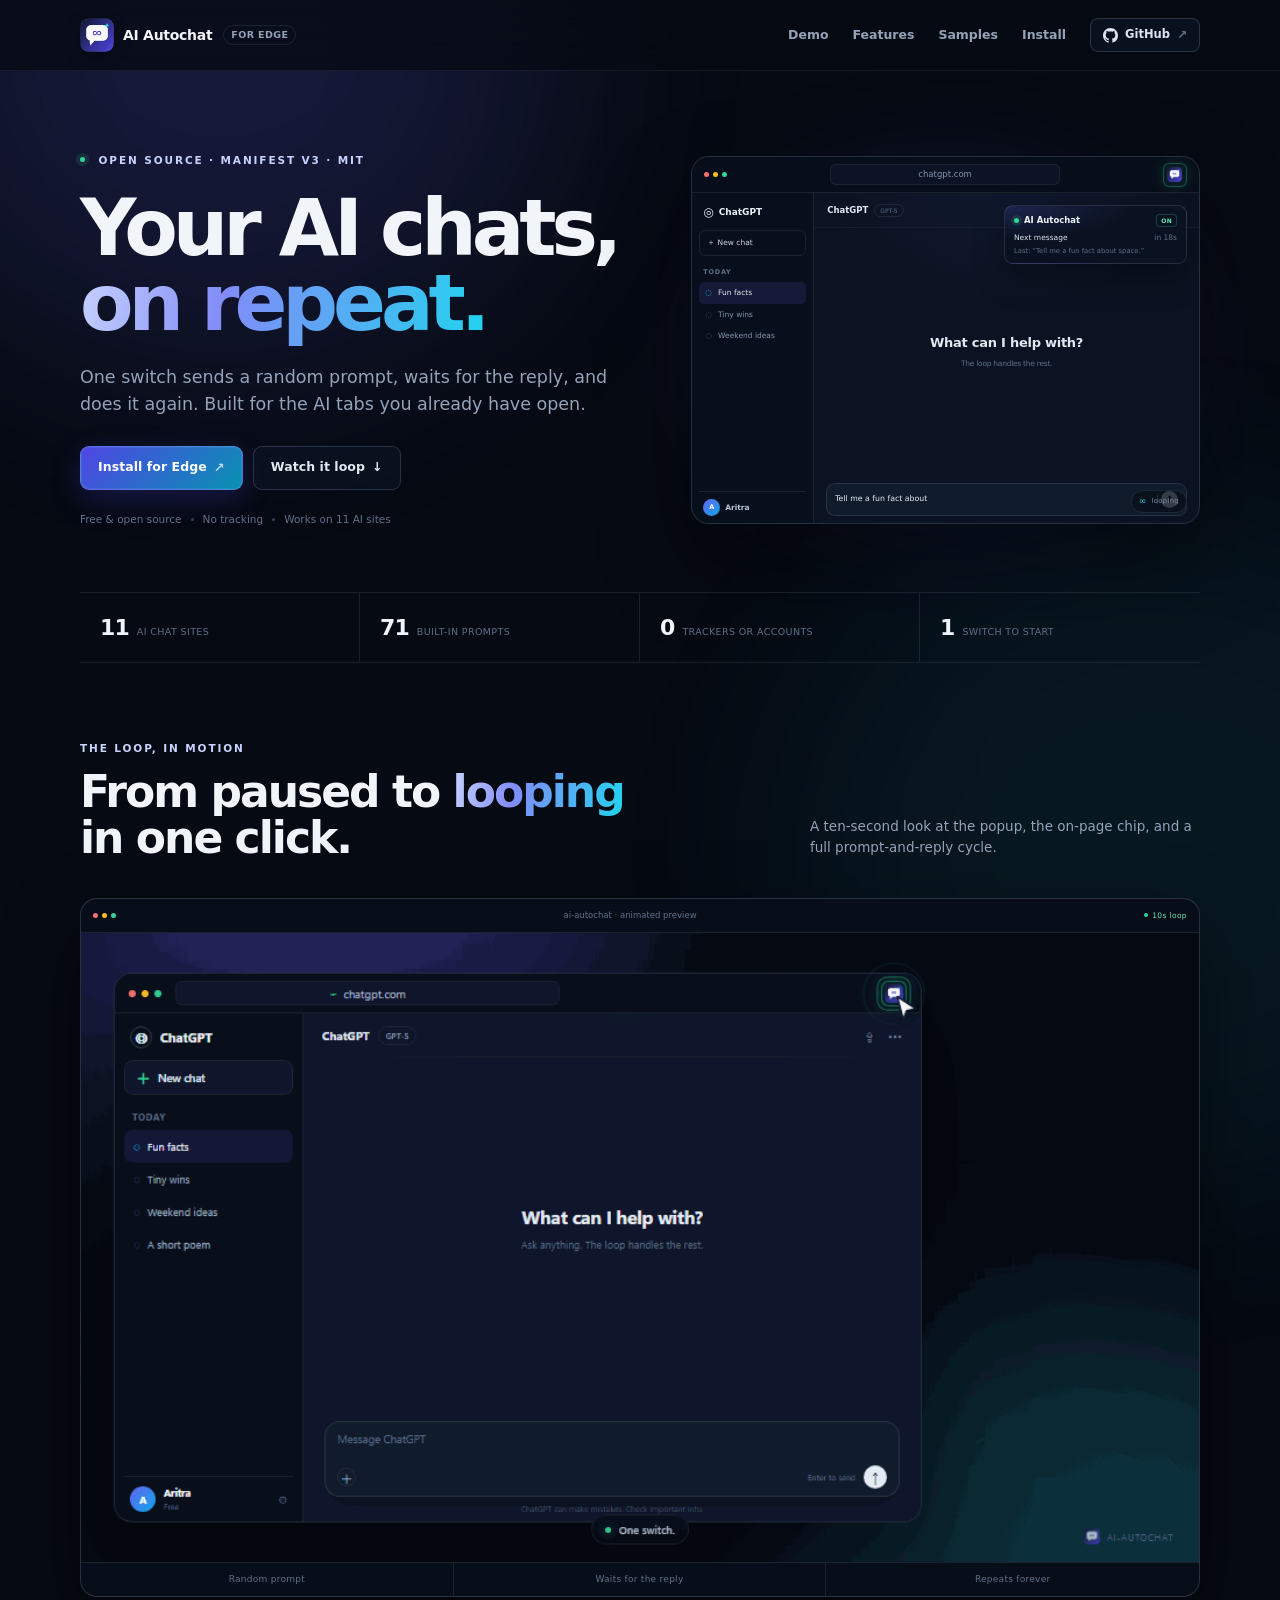
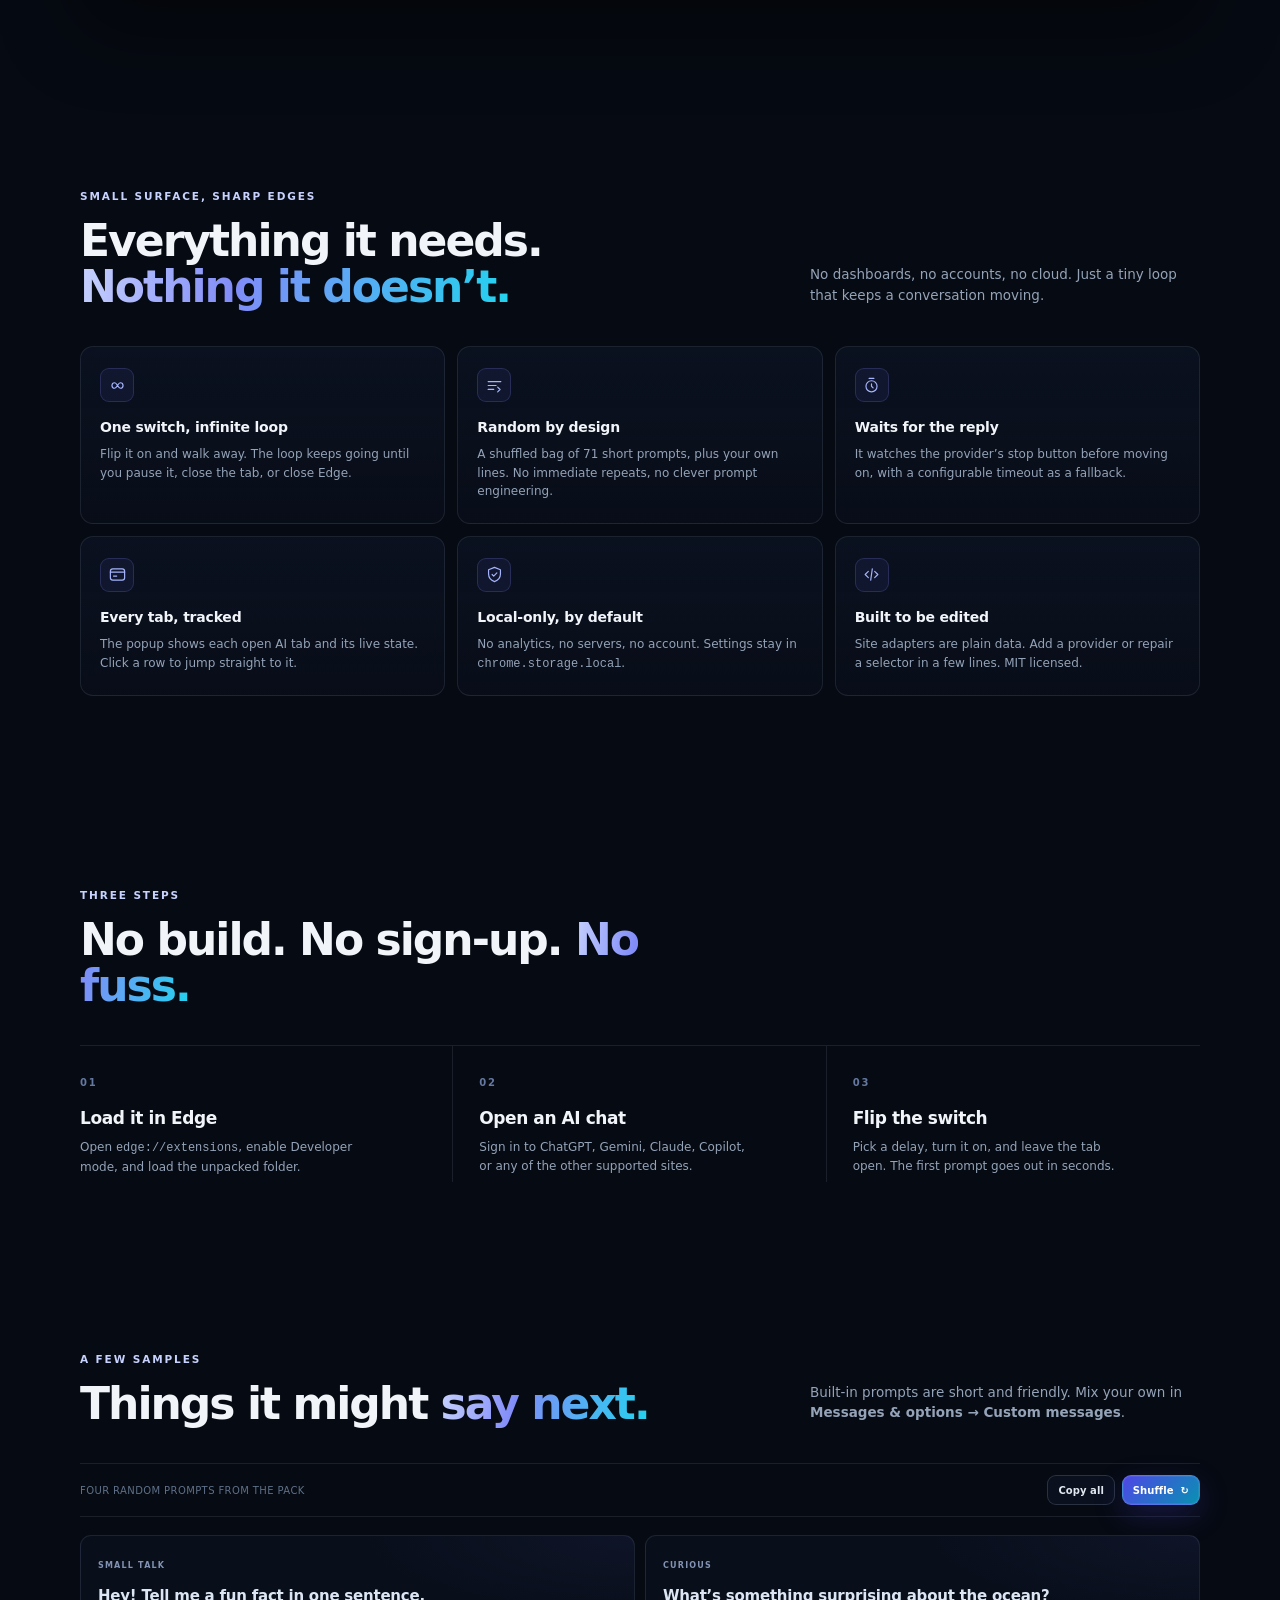
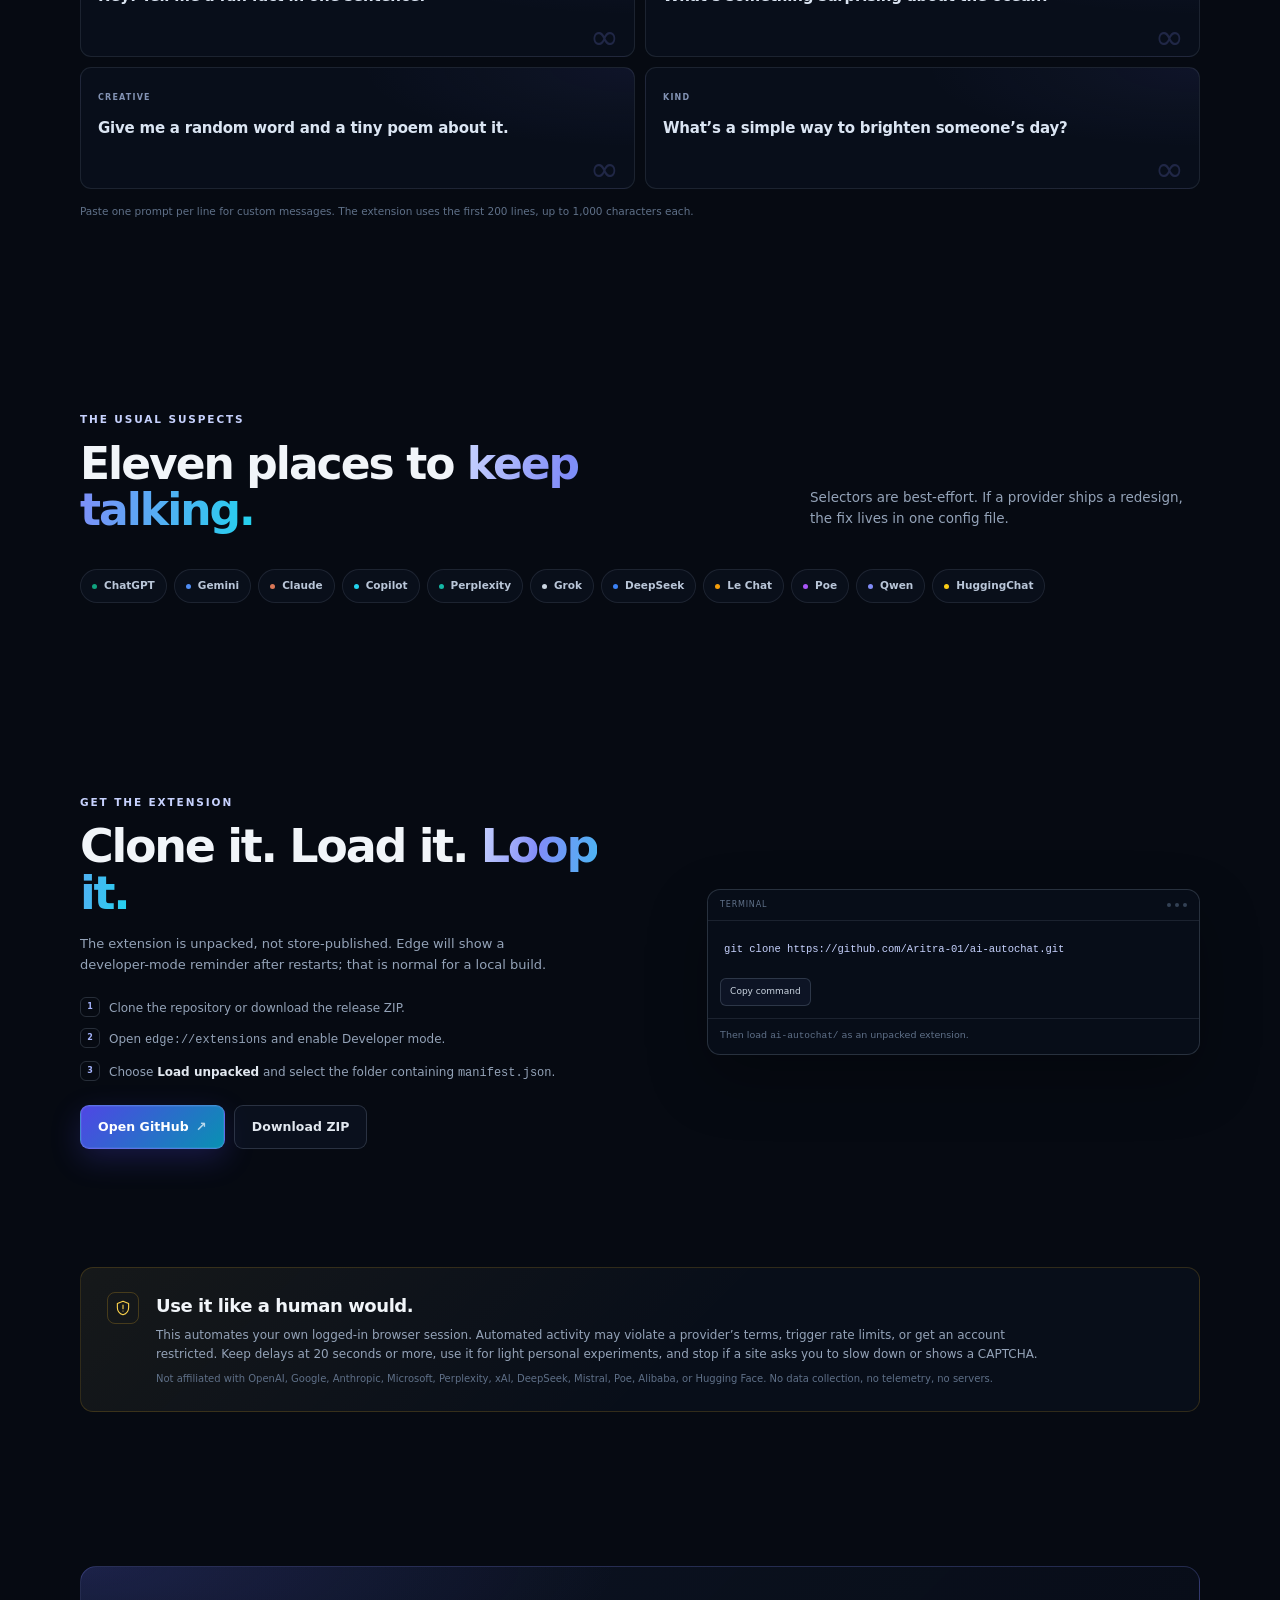
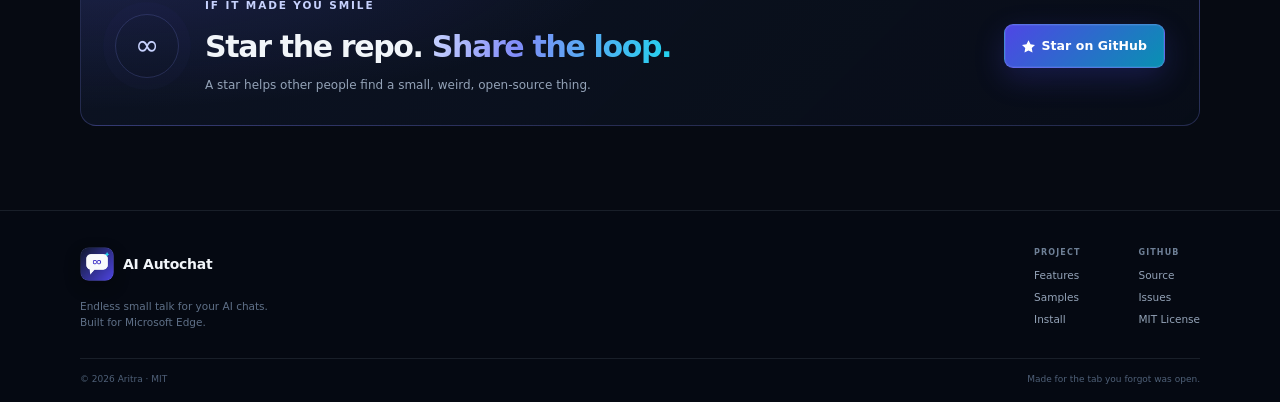
==== docs/index.html @ 53313405 "Polish repo with animated preview, landing page, docs, and MIT license" ====
<!doctype html>
<html lang="en">
  <head>
    <meta charset="utf-8" />
    <meta name="viewport" content="width=device-width, initial-scale=1" />
    <title>AI Autochat — Endless small talk for your AI chats</title>
    <meta
      name="description"
      content="A free, open-source Edge extension that sends random prompts to ChatGPT, Gemini, Claude, Copilot and other AI chats, waits for each reply, and loops."
    />
    <meta name="theme-color" content="#060a12" />
    <meta property="og:type" content="website" />
    <meta property="og:title" content="AI Autochat — Your AI chats, on repeat." />
    <meta property="og:url" content="https://aritra-01.github.io/ai-autochat/" />
    <meta property="og:site_name" content="AI Autochat" />
    <meta
      property="og:description"
      content="One switch. Random prompts. Replies handled. An open-source Manifest V3 extension for Edge."
    />
    <meta property="og:image" content="https://aritra-01.github.io/ai-autochat/assets/social-preview.png" />
    <meta name="twitter:card" content="summary_large_image" />
    <meta name="twitter:title" content="AI Autochat — Your AI chats, on repeat." />
    <meta
      name="twitter:description"
      content="One switch. Random prompts. Replies handled. An open-source Edge extension."
    />
    <meta name="twitter:image" content="https://aritra-01.github.io/ai-autochat/assets/social-preview.png" />
    <link rel="icon" type="image/png" href="assets/favicon.png" />
    <link rel="canonical" href="https://aritra-01.github.io/ai-autochat/" />
    <script type="application/ld+json">
    {
      "@context": "https://schema.org",
      "@type": "SoftwareApplication",
      "name": "AI Autochat",
      "applicationCategory": "BrowserApplication",
      "operatingSystem": "Windows, macOS, Linux",
      "url": "https://aritra-01.github.io/ai-autochat/",
      "description": "A free, open-source Edge extension that sends random prompts to AI chats, waits for each reply, and loops.",
      "offers": { "@type": "Offer", "price": "0", "priceCurrency": "USD" },
      "license": "https://github.com/Aritra-01/ai-autochat/blob/main/LICENSE"
    }
    </script>
    <link rel="stylesheet" href="styles.css" />
    <noscript><style>.reveal{opacity:1;transform:none}</style></noscript>
  </head>
  <body>
    <div class="page-glow glow-left" aria-hidden="true"></div>
    <div class="page-glow glow-right" aria-hidden="true"></div>
    <div class="page-grid" aria-hidden="true"></div>

    <header class="site-header">
      <div class="container header-inner">
        <a class="brand" href="#" aria-label="AI Autochat home">
          <img src="assets/logo.png" alt="" width="34" height="34" />
          <span class="brand-name">AI Autochat</span>
          <span class="brand-tag">for Edge</span>
        </a>

        <nav class="nav-links" aria-label="Main navigation">
          <a href="#demo">Demo</a>
          <a href="#features">Features</a>
          <a href="#samples">Samples</a>
          <a href="#install">Install</a>
        </nav>

        <a class="nav-github" href="https://github.com/Aritra-01/ai-autochat" target="_blank" rel="noreferrer">
          <svg viewBox="0 0 16 16" aria-hidden="true"><path fill="currentColor" d="M8 0C3.58 0 0 3.58 0 8c0 3.54 2.29 6.53 5.47 7.59.4.07.55-.17.55-.38 0-.19-.01-.82-.01-1.49-2.01.37-2.53-.49-2.69-.94-.09-.23-.48-.94-.82-1.13-.28-.15-.68-.52-.01-.53.63-.01 1.08.58 1.23.82.72 1.21 1.87.87 2.33.66.07-.52.28-.87.51-1.07-1.78-.2-3.64-.89-3.64-3.95 0-.87.31-1.59.82-2.15-.08-.2-.36-1.02.08-2.12 0 0 .67-.21 2.2.82.64-.18 1.32-.27 2-.27.68 0 1.36.09 2 .27 1.53-1.04 2.2-.82 2.2-.82.44 1.1.16 1.92.08 2.12.51.56.82 1.27.82 2.15 0 3.07-1.87 3.75-3.65 3.95.29.25.54.73.54 1.48 0 1.07-.01 1.93-.01 2.2 0 .21.15.46.55.38A8.01 8.01 0 0 0 16 8c0-4.42-3.58-8-8-8Z"/></svg>
          GitHub
          <span class="arrow">↗</span>
        </a>
      </div>
    </header>

    <main>
      <section class="hero section">
        <div class="container hero-grid">
          <div class="hero-copy">
            <div class="eyebrow"><span class="eyebrow-dot"></span> Open source · Manifest V3 · MIT</div>
            <h1>Your AI chats,<br /><span class="gradient-text">on repeat.</span></h1>
            <p class="lede">
              One switch sends a random prompt, waits for the reply, and does it again.
              Built for the AI tabs you already have open.
            </p>
            <div class="cta-row">
              <a class="button button-primary" href="#install">
                Install for Edge
                <span class="button-arrow">↗</span>
              </a>
              <a class="button button-ghost" href="#demo">Watch it loop <span>↓</span></a>
            </div>
            <div class="hero-meta">
              <span>Free & open source</span><i></i><span>No tracking</span><i></i><span>Works on 11 AI sites</span>
            </div>
          </div>

          <div class="hero-visual" aria-label="Animated AI Autochat preview">
            <div class="visual-glow" aria-hidden="true"></div>
            <div class="browser-card">
              <div class="browser-chrome">
                <span class="traffic-dots" aria-hidden="true"><i></i><i></i><i></i></span>
                <span class="browser-address">chatgpt.com</span>
                <span class="browser-ext"><img src="assets/logo.png" alt="" /></span>
              </div>
              <div class="browser-app">
                <aside class="mini-sidebar" aria-hidden="true">
                  <div class="mini-brand"><span>◎</span> ChatGPT</div>
                  <div class="mini-new">＋ New chat</div>
                  <div class="mini-label">Today</div>
                  <div class="mini-item active"><span>◌</span> Fun facts</div>
                  <div class="mini-item"><span>◌</span> Tiny wins</div>
                  <div class="mini-item"><span>◌</span> Weekend ideas</div>
                  <div class="mini-user"><span>A</span><b>Aritra</b></div>
                </aside>
                <div class="mini-chat">
                  <div class="mini-chat-head"><b>ChatGPT</b><span>GPT-5</span><i>•••</i></div>
                  <div class="mini-messages" id="liveMessages">
                    <div class="mini-empty" id="miniEmpty">
                      What can I help with?
                      <span>The loop handles the rest.</span>
                    </div>
                  </div>
                  <div class="mini-composer">
                    <span class="mini-prompt" id="livePrompt"></span>
                    <span class="mini-caret" id="liveCaret"></span>
                    <span class="mini-send" id="liveSend">↑</span>
                  </div>
                </div>
              </div>
              <aside class="live-hud" aria-hidden="true">
                <div class="live-hud-head"><span class="live-dot"></span><b>AI Autochat</b><span class="live-on">ON</span></div>
                <div class="live-hud-row"><span id="liveState">Next message</span><span id="liveCount">in 18s</span></div>
                <div class="live-hud-last" id="liveLast">Last: “Tell me a fun fact about space.”</div>
              </aside>
              <div class="live-pill" aria-hidden="true"><span>∞</span> looping</div>
            </div>
          </div>
        </div>

        <div class="container metric-strip" aria-label="Project statistics">
          <div class="metric"><b>11</b><span>AI chat sites</span></div>
          <div class="metric"><b>71</b><span>built-in prompts</span></div>
          <div class="metric"><b>0</b><span>trackers or accounts</span></div>
          <div class="metric"><b>1</b><span>switch to start</span></div>
        </div>
      </section>

      <section class="section section-demo" id="demo">
        <div class="container">
          <div class="section-head reveal">
            <div>
              <div class="eyebrow">The loop, in motion</div>
              <h2>From paused to <span class="gradient-text">looping</span><br />in one click.</h2>
            </div>
            <p>
              A ten-second look at the popup, the on-page chip, and a full prompt-and-reply cycle.
            </p>
          </div>

          <figure class="demo-frame reveal">
            <div class="demo-bar" aria-hidden="true">
              <span class="traffic-dots"><i></i><i></i><i></i></span>
              <span>ai-autochat · animated preview</span>
              <span class="demo-live"><i></i> 10s loop</span>
            </div>
            <img
              src="assets/preview.gif"
              width="960"
              height="540"
              loading="lazy"
              alt="Animated preview showing AI Autochat being enabled, sending a prompt, waiting for a reply, and looping."
            />
            <figcaption>
              <span>Random prompt</span>
              <span>Waits for the reply</span>
              <span>Repeats forever</span>
            </figcaption>
          </figure>
        </div>
      </section>

      <section class="section" id="features">
        <div class="container">
          <div class="section-head reveal">
            <div>
              <div class="eyebrow">Small surface, sharp edges</div>
              <h2>Everything it needs.<br /><span class="gradient-text">Nothing it doesn’t.</span></h2>
            </div>
            <p>
              No dashboards, no accounts, no cloud. Just a tiny loop that keeps a conversation moving.
            </p>
          </div>

          <div class="feature-grid">
            <article class="feature-card reveal">
              <span class="feature-icon">
                <svg viewBox="0 0 24 24" aria-hidden="true"><path d="M8.5 15.5c-2 0-3.5-1.6-3.5-3.5s1.5-3.5 3.5-3.5c2.7 0 4.3 7 7 7 2 0 3.5-1.6 3.5-3.5S17.5 8.5 15.5 8.5c-2.7 0-4.3 7-7 7Z"/></svg>
              </span>
              <h3>One switch, infinite loop</h3>
              <p>Flip it on and walk away. The loop keeps going until you pause it, close the tab, or close Edge.</p>
            </article>

            <article class="feature-card reveal">
              <span class="feature-icon">
                <svg viewBox="0 0 24 24" aria-hidden="true"><path d="M4 7h16M4 12h10M4 17h7"/><path d="m16 14 3 3-3 3"/></svg>
              </span>
              <h3>Random by design</h3>
              <p>A shuffled bag of 71 short prompts, plus your own lines. No immediate repeats, no clever prompt engineering.</p>
            </article>

            <article class="feature-card reveal">
              <span class="feature-icon">
                <svg viewBox="0 0 24 24" aria-hidden="true"><circle cx="12" cy="13" r="7"/><path d="M12 10v3l2 2M9 3h6"/></svg>
              </span>
              <h3>Waits for the reply</h3>
              <p>It watches the provider’s stop button before moving on, with a configurable timeout as a fallback.</p>
            </article>

            <article class="feature-card reveal">
              <span class="feature-icon">
                <svg viewBox="0 0 24 24" aria-hidden="true"><rect x="3" y="5" width="18" height="14" rx="3"/><path d="M3 9h18M7 14h4"/></svg>
              </span>
              <h3>Every tab, tracked</h3>
              <p>The popup shows each open AI tab and its live state. Click a row to jump straight to it.</p>
            </article>

            <article class="feature-card reveal">
              <span class="feature-icon">
                <svg viewBox="0 0 24 24" aria-hidden="true"><path d="M12 3 4.5 6v5.5c0 4.7 3.2 8 7.5 9.5 4.3-1.5 7.5-4.8 7.5-9.5V6L12 3Z"/><path d="m9 12 2 2 4-4"/></svg>
              </span>
              <h3>Local-only, by default</h3>
              <p>No analytics, no servers, no account. Settings stay in <code>chrome.storage.local</code>.</p>
            </article>

            <article class="feature-card reveal">
              <span class="feature-icon">
                <svg viewBox="0 0 24 24" aria-hidden="true"><path d="m8 8-4 4 4 4M16 8l4 4-4 4M13 5l-2 14"/></svg>
              </span>
              <h3>Built to be edited</h3>
              <p>Site adapters are plain data. Add a provider or repair a selector in a few lines. MIT licensed.</p>
            </article>
          </div>
        </div>
      </section>

      <section class="section section-how" id="how">
        <div class="container">
          <div class="section-head reveal">
            <div>
              <div class="eyebrow">Three steps</div>
              <h2>No build. No sign-up.<br class="mobile-break" /> <span class="gradient-text">No fuss.</span></h2>
            </div>
          </div>

          <div class="steps">
            <article class="step reveal">
              <span class="step-number">01</span>
              <h3>Load it in Edge</h3>
              <p>Open <code>edge://extensions</code>, enable Developer mode, and load the unpacked folder.</p>
            </article>
            <article class="step reveal">
              <span class="step-number">02</span>
              <h3>Open an AI chat</h3>
              <p>Sign in to ChatGPT, Gemini, Claude, Copilot, or any of the other supported sites.</p>
            </article>
            <article class="step reveal">
              <span class="step-number">03</span>
              <h3>Flip the switch</h3>
              <p>Pick a delay, turn it on, and leave the tab open. The first prompt goes out in seconds.</p>
            </article>
          </div>
        </div>
      </section>

      <section class="section section-samples" id="samples">
        <div class="container">
          <div class="section-head reveal">
            <div>
              <div class="eyebrow">A few samples</div>
              <h2>Things it might <span class="gradient-text">say next.</span></h2>
            </div>
            <p>
              Built-in prompts are short and friendly. Mix your own in
              <strong>Messages &amp; options → Custom messages</strong>.
            </p>
          </div>

          <div class="prompt-toolbar reveal">
            <span>Four random prompts from the pack</span>
            <div class="prompt-actions">
              <button class="button button-small button-ghost" id="copyPrompts" type="button">Copy all</button>
              <button class="button button-small button-primary" id="shufflePrompts" type="button">
                Shuffle
                <span aria-hidden="true">↻</span>
              </button>
            </div>
          </div>

          <div class="prompt-grid" id="promptGrid">
            <article class="prompt-card reveal" data-category="Small talk">
              <span class="prompt-category">Small talk</span>
              <p>Hey! Tell me a fun fact in one sentence.</p>
              <span class="prompt-mark">∞</span>
            </article>
            <article class="prompt-card reveal" data-category="Curious">
              <span class="prompt-category">Curious</span>
              <p>What’s something surprising about the ocean?</p>
              <span class="prompt-mark">∞</span>
            </article>
            <article class="prompt-card reveal" data-category="Creative">
              <span class="prompt-category">Creative</span>
              <p>Give me a random word and a tiny poem about it.</p>
              <span class="prompt-mark">∞</span>
            </article>
            <article class="prompt-card reveal" data-category="Kind">
              <span class="prompt-category">Kind</span>
              <p>What’s a simple way to brighten someone’s day?</p>
              <span class="prompt-mark">∞</span>
            </article>
          </div>

          <p class="fine-print reveal">
            Paste one prompt per line for custom messages. The extension uses the first 200 lines, up to 1,000 characters each.
          </p>
        </div>
      </section>

      <section class="section section-sites" id="sites">
        <div class="container">
          <div class="section-head reveal">
            <div>
              <div class="eyebrow">The usual suspects</div>
              <h2>Eleven places to <span class="gradient-text">keep talking.</span></h2>
            </div>
            <p>Selectors are best-effort. If a provider ships a redesign, the fix lives in one config file.</p>
          </div>

          <div class="site-grid reveal">
            <span class="site-pill"><i class="site-dot chatgpt"></i>ChatGPT</span>
            <span class="site-pill"><i class="site-dot gemini"></i>Gemini</span>
            <span class="site-pill"><i class="site-dot claude"></i>Claude</span>
            <span class="site-pill"><i class="site-dot copilot"></i>Copilot</span>
            <span class="site-pill"><i class="site-dot perplexity"></i>Perplexity</span>
            <span class="site-pill"><i class="site-dot grok"></i>Grok</span>
            <span class="site-pill"><i class="site-dot deepseek"></i>DeepSeek</span>
            <span class="site-pill"><i class="site-dot mistral"></i>Le Chat</span>
            <span class="site-pill"><i class="site-dot poe"></i>Poe</span>
            <span class="site-pill"><i class="site-dot qwen"></i>Qwen</span>
            <span class="site-pill"><i class="site-dot huggingchat"></i>HuggingChat</span>
          </div>
        </div>
      </section>

      <section class="section section-install" id="install">
        <div class="container install-grid">
          <div class="install-copy reveal">
            <div class="eyebrow">Get the extension</div>
            <h2>Clone it. Load it. <span class="gradient-text">Loop it.</span></h2>
            <p>
              The extension is unpacked, not store-published. Edge will show a developer-mode
              reminder after restarts; that is normal for a local build.
            </p>

            <div class="install-steps">
              <div class="install-step"><span>1</span><p>Clone the repository or download the release ZIP.</p></div>
              <div class="install-step"><span>2</span><p>Open <code>edge://extensions</code> and enable Developer mode.</p></div>
              <div class="install-step"><span>3</span><p>Choose <strong>Load unpacked</strong> and select the folder containing <code>manifest.json</code>.</p></div>
            </div>

            <div class="install-actions">
              <a class="button button-primary" href="https://github.com/Aritra-01/ai-autochat" target="_blank" rel="noreferrer">
                Open GitHub <span class="button-arrow">↗</span>
              </a>
              <a class="button button-ghost" href="https://github.com/Aritra-01/ai-autochat/releases/latest" target="_blank" rel="noreferrer">
                Download ZIP
              </a>
            </div>
          </div>

          <div class="code-card reveal" aria-label="Clone command">
            <div class="code-head"><span>terminal</span><span class="code-dots"><i></i><i></i><i></i></span></div>
            <pre><code id="cloneCommand">git clone https://github.com/Aritra-01/ai-autochat.git</code></pre>
            <button class="copy-button" id="copyClone" type="button">Copy command</button>
            <div class="code-note">Then load <code>ai-autochat/</code> as an unpacked extension.</div>
          </div>
        </div>
      </section>

      <section class="section section-safety">
        <div class="container safety-card reveal">
          <div class="safety-icon">
            <svg viewBox="0 0 24 24" aria-hidden="true"><path d="M12 3 4.5 6v5.5c0 4.7 3.2 8 7.5 9.5 4.3-1.5 7.5-4.8 7.5-9.5V6L12 3Z"/><path d="M12 8v5M12 16h.01"/></svg>
          </div>
          <div>
            <h2>Use it like a human would.</h2>
            <p>
              This automates your own logged-in browser session. Automated activity may violate a
              provider’s terms, trigger rate limits, or get an account restricted. Keep delays at
              20 seconds or more, use it for light personal experiments, and stop if a site asks
              you to slow down or shows a CAPTCHA.
            </p>
            <p class="safety-small">
              Not affiliated with OpenAI, Google, Anthropic, Microsoft, Perplexity, xAI, DeepSeek,
              Mistral, Poe, Alibaba, or Hugging Face. No data collection, no telemetry, no servers.
            </p>
          </div>
        </div>
      </section>

      <section class="section star-section">
        <div class="container star-card reveal">
          <div class="star-orbit" aria-hidden="true">∞</div>
          <div>
            <div class="eyebrow">If it made you smile</div>
            <h2>Star the repo. <span class="gradient-text">Share the loop.</span></h2>
            <p>A star helps other people find a small, weird, open-source thing.</p>
          </div>
          <a class="button button-primary" href="https://github.com/Aritra-01/ai-autochat" target="_blank" rel="noreferrer">
            <svg viewBox="0 0 16 16" aria-hidden="true" class="star-icon"><path fill="currentColor" d="M8 .25l2.47 5.01 5.53.8-4 3.9.94 5.5L8 12.87 3.06 15.46 4 9.96l-4-3.9 5.53-.8L8 .25Z"/></svg>
            Star on GitHub
          </a>
        </div>
      </section>
    </main>

    <footer class="site-footer">
      <div class="container footer-grid">
        <div class="footer-brand">
          <a class="brand" href="#">
            <img src="assets/logo.png" alt="" width="32" height="32" />
            <span class="brand-name">AI Autochat</span>
          </a>
          <p>Endless small talk for your AI chats.<br />Built for Microsoft Edge.</p>
        </div>

        <div class="footer-links">
          <div>
            <span>Project</span>
            <a href="#features">Features</a>
            <a href="#samples">Samples</a>
            <a href="#install">Install</a>
          </div>
          <div>
            <span>GitHub</span>
            <a href="https://github.com/Aritra-01/ai-autochat" target="_blank" rel="noreferrer">Source</a>
            <a href="https://github.com/Aritra-01/ai-autochat/issues" target="_blank" rel="noreferrer">Issues</a>
            <a href="https://github.com/Aritra-01/ai-autochat/blob/main/LICENSE" target="_blank" rel="noreferrer">MIT License</a>
          </div>
        </div>
      </div>

      <div class="container footer-bottom">
        <span>© 2026 Aritra · MIT</span>
        <span>Made for the tab you forgot was open.</span>
      </div>
    </footer>

    <div class="toast" id="toast" role="status" aria-live="polite" hidden></div>
    <script src="landing.js"></script>
  </body>
</html>
---- docs/styles.css ----
:root {
  color-scheme: dark;
  --bg: #060a12;
  --panel: #0b1322;
  --panel-soft: #0e1728;
  --text: #f1f5f9;
  --muted: #94a3b8;
  --faint: #5f7088;
  --line: rgba(148, 163, 184, 0.14);
  --line-strong: rgba(148, 163, 184, 0.24);
  --indigo: #818cf8;
  --cyan: #22d3ee;
  --green: #34d399;
  --max: 1120px;
  --shadow: 0 30px 80px rgba(0, 0, 0, 0.44);
}

* {
  box-sizing: border-box;
}

html {
  scroll-behavior: smooth;
  scroll-padding-top: 86px;
}

body {
  margin: 0;
  overflow-x: hidden;
  background: var(--bg);
  color: var(--text);
  font-family: "Segoe UI Variable Text", "Segoe UI", system-ui, -apple-system, sans-serif;
  font-size: 15px;
  line-height: 1.5;
  -webkit-font-smoothing: antialiased;
  text-rendering: optimizeLegibility;
}

body::selection {
  background: rgba(129, 140, 248, 0.35);
}

a {
  color: inherit;
  text-decoration: none;
}

button,
input {
  font: inherit;
}

button {
  color: inherit;
}

img {
  max-width: 100%;
}

code,
pre {
  font-family: "Cascadia Code", "SFMono-Regular", Consolas, monospace;
}

.page-glow {
  position: fixed;
  z-index: 0;
  border-radius: 50%;
  filter: blur(110px);
  pointer-events: none;
  opacity: 0.75;
}

.glow-left {
  top: -260px;
  left: -120px;
  width: 680px;
  height: 620px;
  background: rgba(99, 102, 241, 0.22);
}

.glow-right {
  right: -260px;
  bottom: -300px;
  width: 760px;
  height: 700px;
  background: rgba(34, 211, 238, 0.09);
}

.page-grid {
  position: fixed;
  inset: 0;
  z-index: 0;
  opacity: 0.4;
  background-image:
    linear-gradient(rgba(148, 163, 184, 0.04) 1px, transparent 1px),
    linear-gradient(90deg, rgba(148, 163, 184, 0.04) 1px, transparent 1px);
  background-size: 40px 40px;
  mask-image: radial-gradient(80% 60% at 50% 10%, #000 0%, transparent 80%);
  pointer-events: none;
}

.container {
  position: relative;
  z-index: 1;
  width: min(var(--max), calc(100% - 56px));
  margin: 0 auto;
}

.section {
  position: relative;
  padding: 96px 0;
}

.site-header {
  position: sticky;
  top: 0;
  z-index: 50;
  border-bottom: 1px solid rgba(148, 163, 184, 0.1);
  background: rgba(6, 10, 18, 0.72);
  -webkit-backdrop-filter: blur(16px);
  backdrop-filter: blur(16px);
}

.header-inner {
  display: flex;
  align-items: center;
  gap: 24px;
  height: 70px;
}

.brand {
  display: inline-flex;
  align-items: center;
  gap: 9px;
  flex: 0 0 auto;
}

.brand img {
  width: 34px;
  height: 34px;
  border-radius: 9px;
  box-shadow: 0 6px 16px rgba(0, 0, 0, 0.32);
}

.brand-name {
  font-size: 14px;
  font-weight: 700;
  letter-spacing: -0.02em;
}

.brand-tag {
  margin-left: 2px;
  padding: 2px 7px;
  border: 1px solid var(--line);
  border-radius: 999px;
  color: var(--muted);
  font-size: 9.5px;
  font-weight: 600;
  letter-spacing: 0.04em;
  text-transform: uppercase;
}

.nav-links {
  display: flex;
  align-items: center;
  gap: 24px;
  margin-left: auto;
}

.nav-links a {
  color: var(--muted);
  font-size: 12.5px;
  font-weight: 550;
  transition: color 150ms ease;
}

.nav-links a:hover {
  color: var(--text);
}

.nav-github {
  display: inline-flex;
  align-items: center;
  gap: 7px;
  height: 34px;
  padding: 0 12px;
  border: 1px solid var(--line-strong);
  border-radius: 8px;
  background: rgba(15, 23, 42, 0.55);
  color: #dbe5f3;
  font-size: 11.5px;
  font-weight: 600;
  transition:
    border-color 150ms ease,
    background 150ms ease,
    transform 150ms ease;
}

.nav-github:hover {
  border-color: rgba(129, 140, 248, 0.45);
  background: rgba(99, 102, 241, 0.1);
  transform: translateY(-1px);
}

.nav-github svg {
  width: 15px;
  height: 15px;
}

.arrow {
  color: var(--faint);
  font-size: 12px;
}

.hero {
  padding-top: 82px;
  padding-bottom: 0;
}

.hero-grid {
  display: grid;
  grid-template-columns: minmax(0, 1.04fr) minmax(0, 0.96fr);
  align-items: center;
  gap: 60px;
}

.eyebrow {
  color: #c7d2fe;
  font-size: 10.5px;
  font-weight: 700;
  letter-spacing: 0.18em;
  text-transform: uppercase;
}

.eyebrow-dot {
  display: inline-block;
  width: 5px;
  height: 5px;
  margin-right: 8px;
  border-radius: 50%;
  background: var(--green);
  box-shadow: 0 0 0 4px rgba(52, 211, 153, 0.12);
  vertical-align: 2px;
}

.hero h1 {
  margin: 22px 0 0;
  font-size: clamp(52px, 6.1vw, 78px);
  font-weight: 690;
  letter-spacing: -0.065em;
  line-height: 0.96;
}

.gradient-text {
  background: linear-gradient(100deg, #c7d2fe 0%, #818cf8 36%, #22d3ee 100%);
  -webkit-background-clip: text;
  background-clip: text;
  color: transparent;
}

.lede {
  max-width: 560px;
  margin: 23px 0 0;
  color: var(--muted);
  font-size: 17.5px;
  line-height: 1.55;
}

.cta-row {
  display: flex;
  flex-wrap: wrap;
  gap: 10px;
  margin-top: 28px;
}

.button {
  display: inline-flex;
  align-items: center;
  justify-content: center;
  gap: 7px;
  min-height: 44px;
  padding: 0 17px;
  border: 1px solid transparent;
  border-radius: 9px;
  font-size: 12.5px;
  font-weight: 650;
  letter-spacing: 0.005em;
  cursor: pointer;
  transition:
    transform 150ms ease,
    border-color 150ms ease,
    background 150ms ease,
    box-shadow 150ms ease;
}

.button:hover {
  transform: translateY(-1px);
}

.button-primary {
  border-color: rgba(129, 140, 248, 0.45);
  background: linear-gradient(135deg, #4f46e5, #0891b2);
  color: #fff;
  box-shadow:
    0 10px 30px rgba(79, 70, 229, 0.24),
    0 0 0 1px rgba(255, 255, 255, 0.06) inset;
}

.button-primary:hover {
  box-shadow:
    0 14px 34px rgba(79, 70, 229, 0.34),
    0 0 0 1px rgba(255, 255, 255, 0.09) inset;
}

.button-ghost {
  border-color: var(--line-strong);
  background: rgba(15, 23, 42, 0.48);
  color: #e2e8f0;
}

.button-ghost:hover {
  border-color: rgba(148, 163, 184, 0.38);
  background: rgba(30, 41, 59, 0.55);
}

.button-arrow {
  color: rgba(255, 255, 255, 0.7);
  font-size: 13px;
}

.hero-meta {
  display: flex;
  flex-wrap: wrap;
  align-items: center;
  gap: 9px;
  margin-top: 22px;
  color: var(--faint);
  font-size: 10.5px;
}

.hero-meta i {
  width: 3px;
  height: 3px;
  border-radius: 50%;
  background: #334155;
}

/* Hero browser */
.hero-visual {
  position: relative;
  min-width: 0;
}

.visual-glow {
  position: absolute;
  top: 8%;
  left: 5%;
  right: 5%;
  bottom: 2%;
  border-radius: 50%;
  background: rgba(99, 102, 241, 0.18);
  filter: blur(60px);
  pointer-events: none;
}

.browser-card {
  position: relative;
  overflow: hidden;
  border: 1px solid rgba(148, 163, 184, 0.2);
  border-radius: 18px;
  background: var(--panel);
  box-shadow:
    0 40px 90px rgba(0, 0, 0, 0.48),
    0 0 0 1px rgba(255, 255, 255, 0.025) inset;
}

.browser-chrome {
  display: flex;
  align-items: center;
  gap: 10px;
  height: 36px;
  padding: 0 12px;
  border-bottom: 1px solid var(--line);
  background: #080e19;
}

.traffic-dots {
  display: flex;
  gap: 4px;
  flex: 0 0 auto;
}

.traffic-dots i {
  width: 5px;
  height: 5px;
  border-radius: 50%;
  background: #334155;
}

.traffic-dots i:first-child { background: #f87171; }
.traffic-dots i:nth-child(2) { background: #fbbf24; }
.traffic-dots i:nth-child(3) { background: #34d399; }

.browser-address {
  display: flex;
  align-items: center;
  justify-content: center;
  flex: 1 1 auto;
  max-width: 230px;
  height: 21px;
  margin: 0 auto;
  border: 1px solid rgba(148, 163, 184, 0.1);
  border-radius: 6px;
  background: rgba(15, 23, 42, 0.72);
  color: #8494aa;
  font-size: 8.5px;
}

.browser-ext {
  display: grid;
  place-items: center;
  width: 24px;
  height: 24px;
  flex: 0 0 auto;
  border: 1px solid rgba(52, 211, 153, 0.3);
  border-radius: 6px;
  background: rgba(52, 211, 153, 0.08);
  box-shadow: 0 0 14px rgba(52, 211, 153, 0.16);
}

.browser-ext img {
  width: 15px;
  height: 15px;
  border-radius: 4px;
}

.browser-app {
  display: flex;
  height: 330px;
}

.mini-sidebar {
  display: flex;
  flex-direction: column;
  width: 122px;
  flex: 0 0 auto;
  padding: 10px 7px 7px;
  border-right: 1px solid var(--line);
  background: #080f1c;
}

.mini-brand {
  display: flex;
  align-items: center;
  gap: 5px;
  padding: 0 4px 9px;
  color: #eef2f8;
  font-size: 9px;
  font-weight: 650;
}

.mini-brand span { font-size: 12px; }

.mini-new {
  padding: 6px 7px;
  border: 1px solid var(--line);
  border-radius: 6px;
  color: #cbd5e1;
  font-size: 7.5px;
}

.mini-label {
  margin: 12px 4px 5px;
  color: var(--faint);
  font-size: 6.5px;
  font-weight: 700;
  letter-spacing: 0.12em;
  text-transform: uppercase;
}

.mini-item {
  padding: 5px 6px;
  border-radius: 5px;
  color: #8393a9;
  font-size: 7.5px;
  white-space: nowrap;
  overflow: hidden;
  text-overflow: ellipsis;
}

.mini-item span { margin-right: 4px; color: #4f5f76; }
.mini-item.active { background: rgba(99, 102, 241, 0.13); color: #e2e8f0; }
.mini-item.active span { color: var(--cyan); }

.mini-user {
  display: flex;
  align-items: center;
  gap: 5px;
  margin-top: auto;
  padding: 7px 4px 0;
  border-top: 1px solid var(--line);
  color: #b7c4d6;
  font-size: 7.5px;
}

.mini-user span {
  display: grid;
  place-items: center;
  width: 17px;
  height: 17px;
  border-radius: 50%;
  background: linear-gradient(135deg, #6366f1, #0ea5e9);
  color: white;
  font-size: 6.5px;
  font-weight: 700;
}

.mini-chat {
  display: flex;
  flex: 1 1 auto;
  min-width: 0;
  flex-direction: column;
  background:
    radial-gradient(65% 50% at 50% 0%, rgba(99, 102, 241, 0.05), transparent 70%),
    #0b1322;
}

.mini-chat-head {
  display: flex;
  align-items: center;
  gap: 6px;
  height: 35px;
  padding: 0 13px;
  border-bottom: 1px solid rgba(148, 163, 184, 0.08);
  color: #e3e9f4;
  font-size: 8.5px;
}

.mini-chat-head span {
  padding: 1px 5px;
  border: 1px solid var(--line);
  border-radius: 999px;
  color: var(--faint);
  font-size: 6px;
}

.mini-chat-head i { margin-left: auto; color: #5e6f88; font-size: 8px; font-style: normal; }

.mini-messages {
  display: flex;
  flex: 1 1 auto;
  min-height: 0;
  flex-direction: column;
  gap: 8px;
  padding: 14px 15px 8px;
  overflow: hidden;
}

.mini-empty {
  display: flex;
  flex: 1 1 auto;
  flex-direction: column;
  align-items: center;
  justify-content: center;
  gap: 5px;
  padding-bottom: 15px;
  color: #e2e8f0;
  font-size: 13px;
  font-weight: 650;
  letter-spacing: -0.02em;
  text-align: center;
}

.mini-empty span {
  color: var(--faint);
  font-size: 7.5px;
  font-weight: 400;
}

.mini-message {
  display: flex;
  gap: 5px;
  animation: bubble-in 380ms cubic-bezier(0.2, 0.8, 0.2, 1) both;
}

.mini-message.user { justify-content: flex-end; }

.mini-bubble {
  max-width: 250px;
  padding: 6px 8px;
  border-radius: 8px;
  font-size: 7.8px;
  line-height: 1.4;
}

.mini-message.user .mini-bubble {
  border-bottom-right-radius: 2px;
  background: #0e9f85;
  color: #f7fffd;
}

.mini-message.ai .mini-bubble {
  border: 1px solid var(--line);
  border-bottom-left-radius: 2px;
  background: rgba(15, 23, 42, 0.72);
  color: #cbd5e1;
}

.mini-avatar {
  display: grid;
  place-items: center;
  width: 14px;
  height: 14px;
  flex: 0 0 auto;
  margin-top: 1px;
  border: 1px solid rgba(52, 211, 153, 0.28);
  border-radius: 50%;
  color: #9af3d8;
  font-size: 6px;
}

.mini-typing {
  display: inline-flex;
  gap: 2px;
  align-items: center;
  height: 10px;
}

.mini-typing i {
  width: 3px;
  height: 3px;
  border-radius: 50%;
  background: #7dd3fc;
  animation: mini-pulse 1.1s ease-in-out infinite;
}

.mini-typing i:nth-child(2) { animation-delay: 140ms; }
.mini-typing i:nth-child(3) { animation-delay: 280ms; }

.mini-composer {
  display: flex;
  align-items: center;
  gap: 3px;
  margin: 0 12px 7px;
  padding: 7px 8px;
  border: 1px solid rgba(148, 163, 184, 0.18);
  border-radius: 9px;
  background: #101b2c;
  color: #e6edf7;
  font-size: 7.8px;
  line-height: 1.4;
}

.mini-prompt {
  min-height: 11px;
  flex: 1 1 auto;
  overflow: hidden;
  white-space: nowrap;
  text-overflow: ellipsis;
}

.mini-caret {
  width: 1px;
  height: 9px;
  flex: 0 0 auto;
  background: #7dd3fc;
  opacity: 0;
}

.mini-send.is-stop {
  background: #334155;
  color: #ffffff;
  font-size: 6px;
}

.mini-send {
  display: grid;
  place-items: center;
  width: 17px;
  height: 17px;
  flex: 0 0 auto;
  border-radius: 50%;
  background: #e8edf5;
  color: #0f172a;
  font-size: 10px;
  font-weight: 700;
}

.live-hud {
  position: absolute;
  top: 48px;
  right: 12px;
  width: 183px;
  padding: 8px 9px 7px;
  border: 1px solid rgba(148, 163, 184, 0.2);
  border-radius: 9px;
  background:
    radial-gradient(120% 100% at 0% 0%, rgba(99, 102, 241, 0.22), transparent 58%),
    rgba(11, 19, 34, 0.96);
  box-shadow: 0 14px 30px rgba(0, 0, 0, 0.35);
  font-size: 8px;
  z-index: 3;
}

.live-hud-head {
  display: flex;
  align-items: center;
  gap: 5px;
  color: #eef2f8;
  font-size: 8.5px;
}

.live-hud-head b { flex: 1 1 auto; font-weight: 650; }

.live-dot {
  width: 5px;
  height: 5px;
  border-radius: 50%;
  background: var(--green);
  box-shadow: 0 0 0 3px rgba(52, 211, 153, 0.12);
  animation: dot-pulse 2s ease-in-out infinite;
}

.live-on {
  padding: 1px 4px;
  border: 1px solid rgba(52, 211, 153, 0.24);
  border-radius: 3px;
  color: #6ee7b7;
  font-size: 6px;
  font-weight: 700;
  letter-spacing: 0.05em;
}

.live-hud-row {
  display: flex;
  justify-content: space-between;
  gap: 6px;
  margin-top: 5px;
  color: #dbe5f3;
  font-size: 7.5px;
}

.live-hud-row span:last-child { color: var(--faint); }

.live-hud-last {
  margin-top: 2px;
  overflow: hidden;
  color: var(--faint);
  font-size: 6.8px;
  white-space: nowrap;
  text-overflow: ellipsis;
}

.live-pill {
  position: absolute;
  right: 12px;
  bottom: 10px;
  display: flex;
  align-items: center;
  gap: 5px;
  padding: 4px 7px;
  border: 1px solid rgba(148, 163, 184, 0.14);
  border-radius: 999px;
  background: rgba(8, 15, 27, 0.8);
  color: #7d8fa6;
  font-size: 6.8px;
  letter-spacing: 0.05em;
}

.live-pill span { color: var(--cyan); font-size: 9px; }

/* Metrics */
.metric-strip {
  display: grid;
  grid-template-columns: repeat(4, 1fr);
  margin-top: 64px;
  border-top: 1px solid var(--line);
  border-bottom: 1px solid var(--line);
}

.metric {
  display: flex;
  align-items: baseline;
  gap: 8px;
  padding: 18px 20px;
  border-right: 1px solid var(--line);
}

.metric:last-child { border-right: 0; }

.metric b {
  font-size: 22px;
  font-weight: 650;
  letter-spacing: -0.04em;
}

.metric span {
  color: var(--faint);
  font-size: 9.5px;
  letter-spacing: 0.04em;
  text-transform: uppercase;
}

/* Section headings */
.section-head {
  display: grid;
  grid-template-columns: minmax(0, 1.1fr) minmax(0, 0.9fr);
  align-items: end;
  gap: 48px;
  margin-bottom: 36px;
}

.section-head h2 {
  margin: 13px 0 0;
  font-size: clamp(32px, 4vw, 44px);
  font-weight: 680;
  letter-spacing: -0.045em;
  line-height: 1.05;
}

.section-head p {
  max-width: 390px;
  margin: 0 0 4px auto;
  color: var(--muted);
  font-size: 13.5px;
  line-height: 1.55;
}

/* Demo */
.section-demo {
  padding-top: 78px;
}

.demo-frame {
  margin: 0;
  overflow: hidden;
  border: 1px solid var(--line-strong);
  border-radius: 17px;
  background: #080e19;
  box-shadow: var(--shadow);
}

.demo-bar {
  display: flex;
  align-items: center;
  gap: 10px;
  height: 34px;
  padding: 0 12px;
  border-bottom: 1px solid var(--line);
  color: var(--faint);
  font-size: 8.5px;
}

.demo-bar > span:nth-child(2) { margin: 0 auto; }

.demo-live {
  display: inline-flex;
  align-items: center;
  gap: 4px;
  color: #6ee7b7;
  font-size: 7.5px;
  letter-spacing: 0.05em;
}

.demo-live i {
  width: 4px;
  height: 4px;
  border-radius: 50%;
  background: var(--green);
}

.demo-frame img {
  display: block;
  width: 100%;
  height: auto;
  background: #060a12;
}

.demo-frame figcaption {
  display: grid;
  grid-template-columns: repeat(3, 1fr);
  border-top: 1px solid var(--line);
  color: var(--faint);
  font-size: 9px;
  letter-spacing: 0.03em;
}

.demo-frame figcaption span {
  padding: 10px 14px;
  border-right: 1px solid var(--line);
  text-align: center;
}

.demo-frame figcaption span:last-child { border-right: 0; }

/* Features */
.feature-grid {
  display: grid;
  grid-template-columns: repeat(3, 1fr);
  gap: 12px;
}

.feature-card {
  padding: 21px 19px 22px;
  border: 1px solid var(--line);
  border-radius: 13px;
  background: linear-gradient(180deg, rgba(15, 23, 42, 0.55), rgba(11, 19, 34, 0.42));
  transition:
    border-color 170ms ease,
    transform 170ms ease,
    background 170ms ease;
}

.feature-card:hover {
  border-color: rgba(129, 140, 248, 0.28);
  background: linear-gradient(180deg, rgba(20, 29, 52, 0.72), rgba(11, 19, 34, 0.5));
  transform: translateY(-2px);
}

.feature-icon {
  display: grid;
  place-items: center;
  width: 34px;
  height: 34px;
  border: 1px solid rgba(129, 140, 248, 0.2);
  border-radius: 9px;
  background: rgba(99, 102, 241, 0.08);
  color: #a5b4fc;
}

.feature-icon svg {
  width: 19px;
  height: 19px;
  fill: none;
  stroke: currentColor;
  stroke-width: 1.5;
  stroke-linecap: round;
  stroke-linejoin: round;
}

.feature-card h3 {
  margin: 15px 0 7px;
  font-size: 14px;
  font-weight: 650;
  letter-spacing: -0.015em;
}

.feature-card p {
  margin: 0;
  color: var(--muted);
  font-size: 12px;
  line-height: 1.55;
}

/* Steps */
.steps {
  display: grid;
  grid-template-columns: repeat(3, 1fr);
  gap: 0;
  border-top: 1px solid var(--line);
}

.step {
  padding: 24px 26px 6px 0;
  border-right: 1px solid var(--line);
}

.step:last-child { border-right: 0; padding-right: 0; }
.step:nth-child(2) { padding-left: 26px; }
.step:nth-child(3) { padding-left: 26px; }

.step-number {
  color: #6478a0;
  font-size: 10px;
  font-weight: 700;
  letter-spacing: 0.18em;
}

.step h3 {
  margin: 13px 0 7px;
  font-size: 17px;
  font-weight: 650;
  letter-spacing: -0.025em;
}

.step p {
  margin: 0;
  max-width: 280px;
  color: var(--muted);
  font-size: 12px;
  line-height: 1.55;
}

/* Prompt samples */
.section-samples {
  padding-top: 74px;
}

.prompt-toolbar {
  display: flex;
  align-items: center;
  justify-content: space-between;
  gap: 16px;
  padding: 11px 0;
  border-top: 1px solid var(--line);
  border-bottom: 1px solid var(--line);
  color: var(--faint);
  font-size: 10px;
  letter-spacing: 0.04em;
  text-transform: uppercase;
}

.prompt-actions {
  display: flex;
  gap: 7px;
}

.button-small {
  min-height: 30px;
  padding: 0 10px;
  font-size: 10px;
}

.prompt-grid {
  display: grid;
  grid-template-columns: repeat(2, 1fr);
  gap: 10px;
  margin-top: 18px;
}

.prompt-card {
  position: relative;
  min-height: 122px;
  padding: 16px 17px;
  overflow: hidden;
  border: 1px solid var(--line);
  border-radius: 11px;
  background:
    radial-gradient(90% 120% at 100% 0%, rgba(99, 102, 241, 0.07), transparent 55%),
    rgba(11, 19, 34, 0.55);
  transition:
    border-color 170ms ease,
    transform 170ms ease;
}

.prompt-card:hover {
  border-color: rgba(34, 211, 238, 0.24);
  transform: translateY(-1px);
}

.prompt-category {
  color: #8393b4;
  font-size: 8px;
  font-weight: 700;
  letter-spacing: 0.15em;
  text-transform: uppercase;
}

.prompt-card p {
  max-width: 88%;
  margin: 11px 0 0;
  color: #dbe5f3;
  font-size: 15px;
  font-weight: 550;
  letter-spacing: -0.015em;
  line-height: 1.4;
}

.prompt-mark {
  position: absolute;
  right: 15px;
  bottom: 1px;
  color: rgba(129, 140, 248, 0.2);
  font-size: 35px;
  font-weight: 300;
  line-height: 1;
}

.fine-print {
  margin: 15px 0 0;
  color: var(--faint);
  font-size: 10.5px;
}

/* Sites */
.site-grid {
  display: flex;
  flex-wrap: wrap;
  gap: 7px;
}

.site-pill {
  display: inline-flex;
  align-items: center;
  gap: 7px;
  padding: 8px 11px;
  border: 1px solid var(--line);
  border-radius: 999px;
  background: rgba(15, 23, 42, 0.4);
  color: #b9c6d8;
  font-size: 10.5px;
  font-weight: 550;
}

.site-dot {
  width: 5px;
  height: 5px;
  border-radius: 50%;
  background: #64748b;
}

.site-dot.chatgpt { background: #10a37f; }
.site-dot.gemini { background: #4f8df5; }
.site-dot.claude { background: #d97757; }
.site-dot.copilot { background: #22d3ee; }
.site-dot.perplexity { background: #14b8a6; }
.site-dot.grok { background: #cbd5e1; }
.site-dot.deepseek { background: #3b82f6; }
.site-dot.mistral { background: #f59e0b; }
.site-dot.poe { background: #a855f7; }
.site-dot.qwen { background: #818cf8; }
.site-dot.huggingchat { background: #facc15; }

/* Install */
.install-grid {
  display: grid;
  grid-template-columns: minmax(0, 1fr) minmax(0, 0.86fr);
  gap: 54px;
  align-items: center;
}

.install-copy h2 {
  margin: 12px 0 0;
  font-size: clamp(34px, 4.2vw, 46px);
  font-weight: 680;
  letter-spacing: -0.05em;
  line-height: 1.03;
}

.install-copy > p {
  max-width: 480px;
  margin: 17px 0 0;
  color: var(--muted);
  font-size: 13px;
  line-height: 1.55;
}

.install-steps {
  display: flex;
  flex-direction: column;
  gap: 11px;
  margin-top: 22px;
}

.install-step {
  display: flex;
  gap: 9px;
  align-items: flex-start;
}

.install-step > span {
  display: grid;
  place-items: center;
  width: 20px;
  height: 20px;
  flex: 0 0 auto;
  border: 1px solid var(--line-strong);
  border-radius: 6px;
  color: #a5b4fc;
  font-size: 8px;
  font-weight: 700;
}

.install-step p {
  margin: 3px 0 0;
  color: var(--muted);
  font-size: 12px;
  line-height: 1.45;
}

.install-step strong { color: #e2e8f0; font-weight: 600; }

.install-actions {
  display: flex;
  flex-wrap: wrap;
  gap: 9px;
  margin-top: 23px;
}

.code-card {
  overflow: hidden;
  border: 1px solid var(--line-strong);
  border-radius: 13px;
  background: #070d18;
  box-shadow: 0 24px 60px rgba(0, 0, 0, 0.28);
}

.code-head {
  display: flex;
  align-items: center;
  justify-content: space-between;
  padding: 9px 12px;
  border-bottom: 1px solid var(--line);
  color: var(--faint);
  font-size: 8px;
  letter-spacing: 0.1em;
  text-transform: uppercase;
}

.code-dots { display: flex; gap: 4px; }
.code-dots i { width: 4px; height: 4px; border-radius: 50%; background: #334155; }

.code-card pre {
  margin: 0;
  padding: 20px 16px;
  overflow-x: auto;
  color: #c7d2fe;
  font-size: 10.5px;
  line-height: 1.65;
  white-space: pre-wrap;
  word-break: break-word;
}

.code-note {
  padding: 9px 12px 11px;
  border-top: 1px solid var(--line);
  color: var(--faint);
  font-size: 9.5px;
}

.copy-button {
  margin: 0 12px 12px;
  padding: 6px 9px;
  border: 1px solid var(--line-strong);
  border-radius: 6px;
  background: rgba(15, 23, 42, 0.8);
  color: #cbd5e1;
  font-size: 9px;
  cursor: pointer;
}

.copy-button:hover { border-color: rgba(129, 140, 248, 0.5); color: #fff; }

/* Safety */
.section-safety {
  padding-top: 22px;
}

.safety-card {
  display: flex;
  gap: 17px;
  padding: 24px 26px;
  border: 1px solid rgba(251, 191, 36, 0.16);
  border-radius: 13px;
  background:
    linear-gradient(135deg, rgba(251, 191, 36, 0.055), transparent 55%),
    rgba(15, 23, 42, 0.35);
}

.safety-icon {
  display: grid;
  place-items: center;
  width: 32px;
  height: 32px;
  flex: 0 0 auto;
  border: 1px solid rgba(251, 191, 36, 0.22);
  border-radius: 8px;
  color: #fcd34d;
}

.safety-icon svg {
  width: 18px;
  height: 18px;
  fill: none;
  stroke: currentColor;
  stroke-width: 1.5;
  stroke-linecap: round;
  stroke-linejoin: round;
}

.safety-card h2 {
  margin: 0;
  font-size: 18px;
  font-weight: 650;
  letter-spacing: -0.025em;
}

.safety-card p {
  max-width: 900px;
  margin: 7px 0 0;
  color: var(--muted);
  font-size: 12px;
  line-height: 1.6;
}

.safety-card .safety-small {
  color: var(--faint);
  font-size: 10px;
}

/* Star CTA */
.star-section {
  padding-top: 58px;
  padding-bottom: 84px;
}

.star-card {
  position: relative;
  display: flex;
  align-items: center;
  gap: 26px;
  overflow: hidden;
  padding: 31px 34px;
  border: 1px solid rgba(129, 140, 248, 0.24);
  border-radius: 16px;
  background:
    radial-gradient(80% 150% at 0% 0%, rgba(99, 102, 241, 0.18), transparent 60%),
    linear-gradient(135deg, rgba(15, 23, 42, 0.72), rgba(8, 14, 25, 0.84));
}

.star-card > div:nth-child(2) { flex: 1 1 auto; }

.star-card h2 {
  margin: 10px 0 0;
  font-size: 30px;
  font-weight: 680;
  letter-spacing: -0.045em;
}

.star-card p {
  margin: 7px 0 0;
  color: var(--muted);
  font-size: 12px;
}

.star-orbit {
  display: grid;
  place-items: center;
  width: 64px;
  height: 64px;
  flex: 0 0 auto;
  border: 1px solid rgba(129, 140, 248, 0.2);
  border-radius: 50%;
  color: #c7d2fe;
  font-size: 29px;
  box-shadow: 0 0 0 12px rgba(99, 102, 241, 0.025);
}

.star-icon { width: 13px; height: 13px; }

/* Footer */
.site-footer {
  position: relative;
  z-index: 1;
  border-top: 1px solid var(--line);
  background: rgba(6, 10, 18, 0.72);
}

.footer-grid {
  display: flex;
  justify-content: space-between;
  gap: 50px;
  padding: 36px 0 28px;
}

.footer-brand p {
  margin: 10px 0 0;
  color: var(--faint);
  font-size: 10.5px;
  line-height: 1.55;
}

.footer-links {
  display: flex;
  gap: 58px;
}

.footer-links div {
  display: flex;
  flex-direction: column;
  gap: 6px;
}

.footer-links span {
  margin-bottom: 3px;
  color: #6e7f96;
  font-size: 8px;
  font-weight: 700;
  letter-spacing: 0.14em;
  text-transform: uppercase;
}

.footer-links a {
  color: var(--muted);
  font-size: 10.5px;
}

.footer-links a:hover { color: var(--text); }

.footer-bottom {
  display: flex;
  justify-content: space-between;
  padding: 14px 0 19px;
  border-top: 1px solid var(--line);
  color: #4f6078;
  font-size: 9px;
}

/* Toast */
.toast {
  position: fixed;
  bottom: 24px;
  left: 50%;
  z-index: 100;
  padding: 9px 14px;
  border: 1px solid rgba(52, 211, 153, 0.28);
  border-radius: 8px;
  background: #0b1322;
  box-shadow: 0 18px 40px rgba(0, 0, 0, 0.4);
  color: #d1fae5;
  font-size: 11px;
  transform: translateX(-50%);
  animation: toast-in 180ms ease-out;
}

.toast[hidden] { display: none; }

/* Reveal */
.reveal {
  opacity: 0;
  transform: translateY(14px);
  transition:
    opacity 700ms cubic-bezier(0.2, 0.7, 0.2, 1),
    transform 700ms cubic-bezier(0.2, 0.7, 0.2, 1);
}

.reveal.visible {
  opacity: 1;
  transform: translateY(0);
}

@keyframes bubble-in {
  from { opacity: 0; transform: translateY(5px) scale(0.99); }
  to { opacity: 1; transform: translateY(0) scale(1); }
}

@keyframes mini-pulse {
  0%, 100% { opacity: 0.3; transform: translateY(0); }
  50% { opacity: 1; transform: translateY(-1px); }
}

@keyframes dot-pulse {
  0%, 100% { opacity: 1; }
  50% { opacity: 0.5; }
}

@keyframes toast-in {
  from { opacity: 0; transform: translate(-50%, 6px); }
  to { opacity: 1; transform: translate(-50%, 0); }
}

/* Responsive */
.mobile-break { display: none; }

@media (max-width: 1000px) {
  .hero-grid {
    grid-template-columns: 1fr;
    gap: 46px;
  }

  .hero-copy { max-width: 680px; }
  .hero-visual { max-width: 620px; }

  .metric-strip { margin-top: 50px; }

  .section-head {
    grid-template-columns: 1fr;
    gap: 18px;
  }

  .section-head p { margin-left: 0; }

  .feature-grid { grid-template-columns: repeat(2, 1fr); }

  .install-grid {
    grid-template-columns: 1fr;
    gap: 34px;
  }

  .install-copy { max-width: 620px; }
}

@media (max-width: 760px) {
  .container { width: calc(100% - 36px); }

  .header-inner { height: 62px; }
  .nav-links { display: none; }
  .nav-github { margin-left: auto; }

  .hero { padding-top: 57px; }
  .hero h1 { font-size: clamp(46px, 12vw, 62px); }
  .lede { font-size: 15.5px; }

  .browser-app { height: 280px; }
  .mini-sidebar { display: none; }
  .live-hud { width: 170px; }

  .metric-strip {
    grid-template-columns: repeat(2, 1fr);
    margin-top: 38px;
  }

  .metric:nth-child(2) { border-right: 0; }
  .metric:nth-child(-n + 2) { border-bottom: 1px solid var(--line); }

  .section { padding: 68px 0; }
  .section-demo { padding-top: 52px; }

  .section-head { margin-bottom: 26px; }
  .section-head h2 { font-size: clamp(30px, 8vw, 38px); }

  .demo-frame figcaption { grid-template-columns: 1fr; }
  .demo-frame figcaption span { border-right: 0; border-bottom: 1px solid var(--line); }
  .demo-frame figcaption span:last-child { border-bottom: 0; }

  .feature-grid { grid-template-columns: 1fr; }
  .steps { grid-template-columns: 1fr; border-top: 0; }
  .step,
  .step:nth-child(2),
  .step:nth-child(3) {
    padding: 17px 0;
    border-top: 1px solid var(--line);
    border-right: 0;
  }

  .prompt-grid { grid-template-columns: 1fr; }
  .prompt-toolbar {
    align-items: flex-start;
    flex-direction: column;
    gap: 10px;
  }

  .footer-grid { flex-direction: column; gap: 28px; }
  .footer-links { gap: 48px; }
  .footer-bottom { flex-direction: column; gap: 5px; }

  .star-card {
    flex-wrap: wrap;
    padding: 25px;
  }

  .star-card .button { width: 100%; }
  .star-orbit { width: 50px; height: 50px; font-size: 23px; }
}

@media (max-width: 480px) {
  .brand-tag { display: none; }
  .live-hud { display: none; }
  .live-pill { display: flex; }
  .mobile-break { display: block; }
  .nav-github .arrow { display: none; }

  .hero h1 { font-size: 43px; }
  .cta-row .button { flex: 1 1 auto; }

  .browser-app { height: 240px; }
  .live-hud-last { display: none; }

  .metric { padding: 13px 10px; gap: 6px; }
  .metric b { font-size: 18px; }
  .metric span { font-size: 8px; }

  .star-card h2 { font-size: 25px; }
}

@media (prefers-reduced-motion: reduce) {
  html { scroll-behavior: auto; }
  *,
  *::before,
  *::after {
    animation: none !important;
    transition: none !important;
  }
  .reveal { opacity: 1; transform: none; }
}
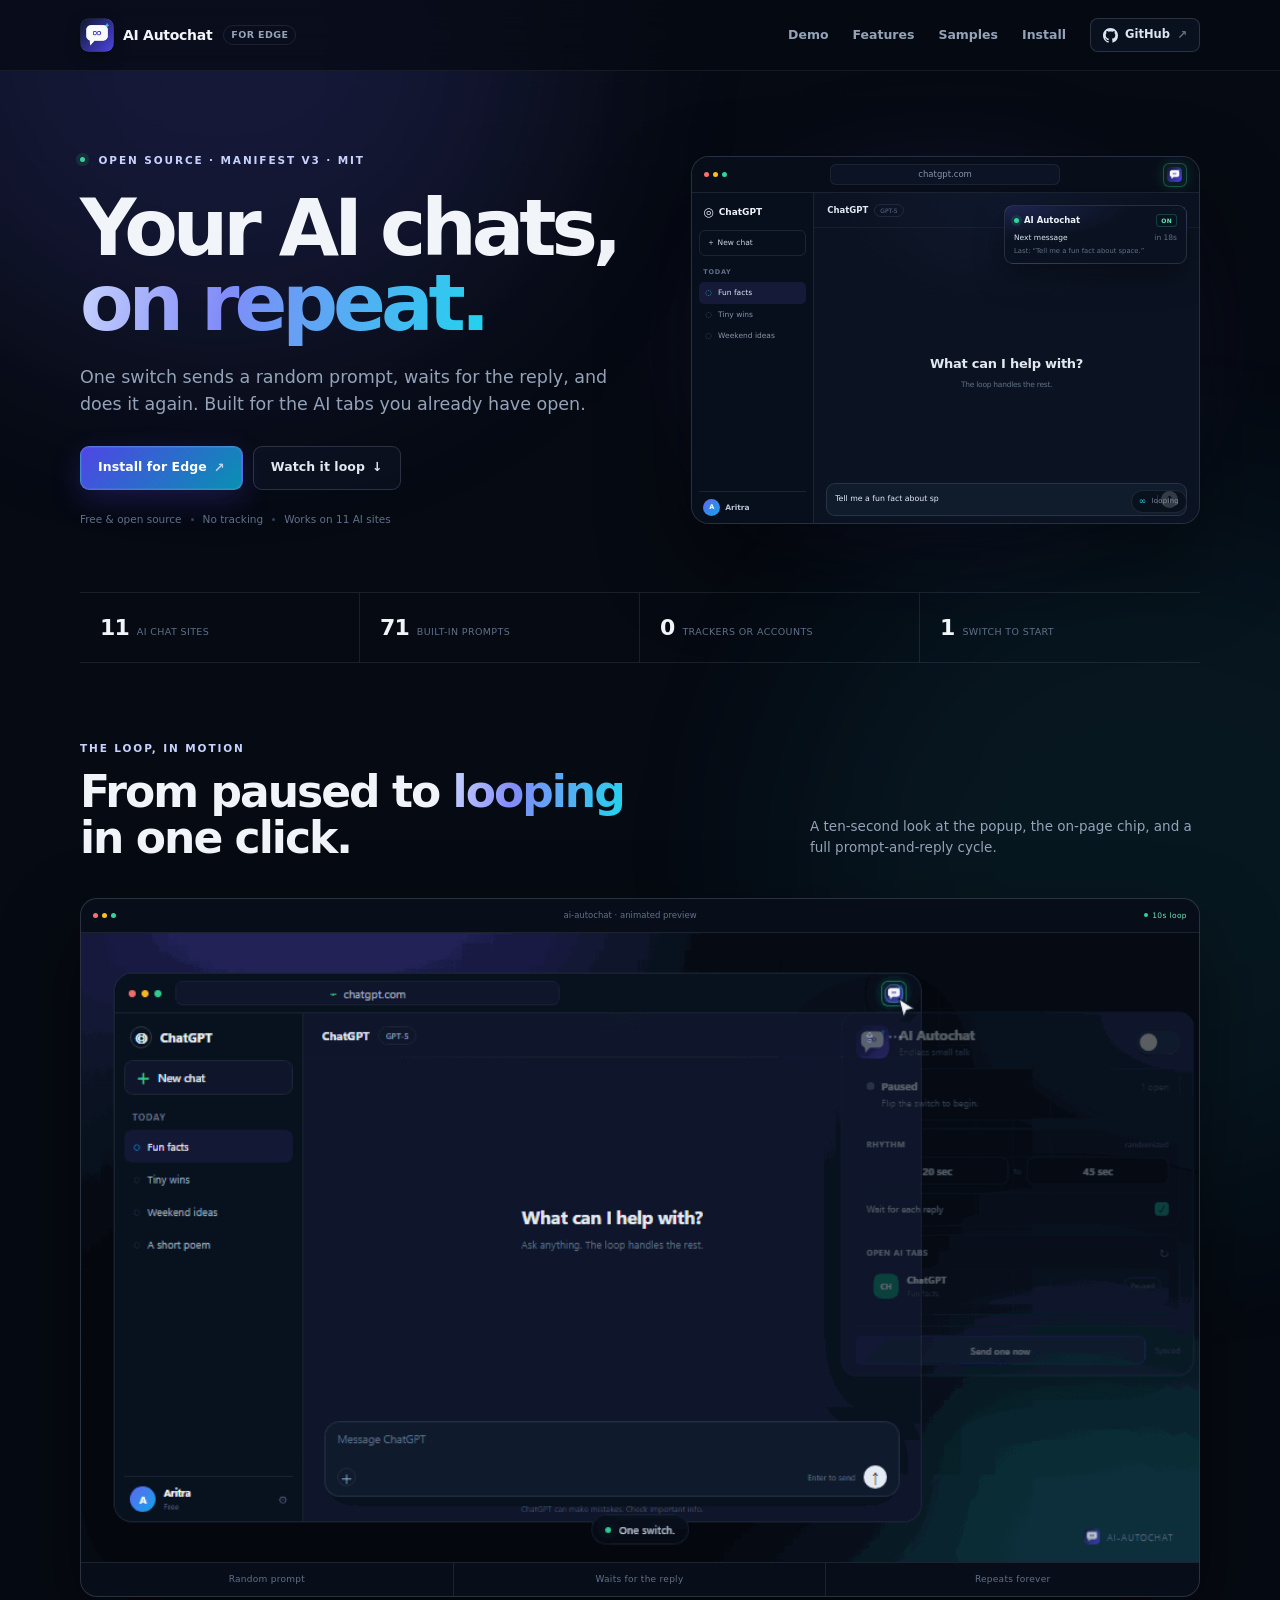
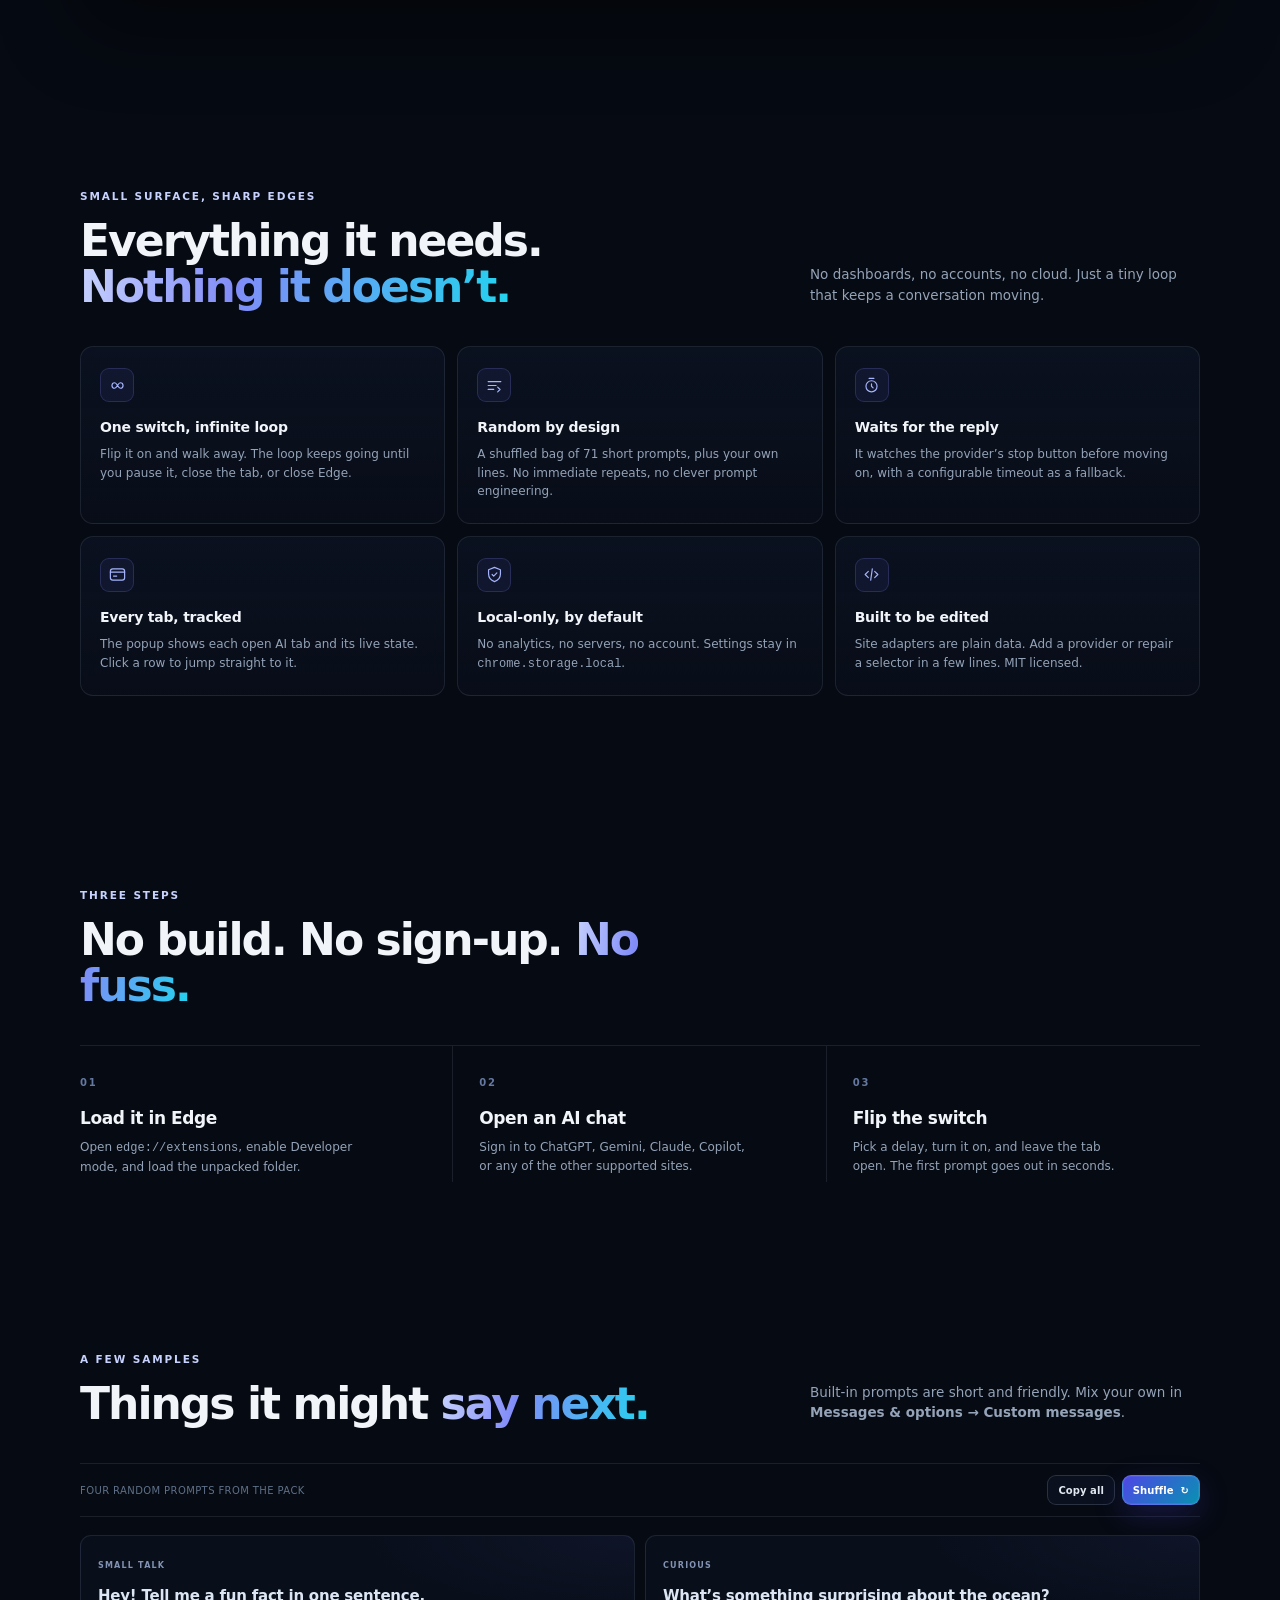
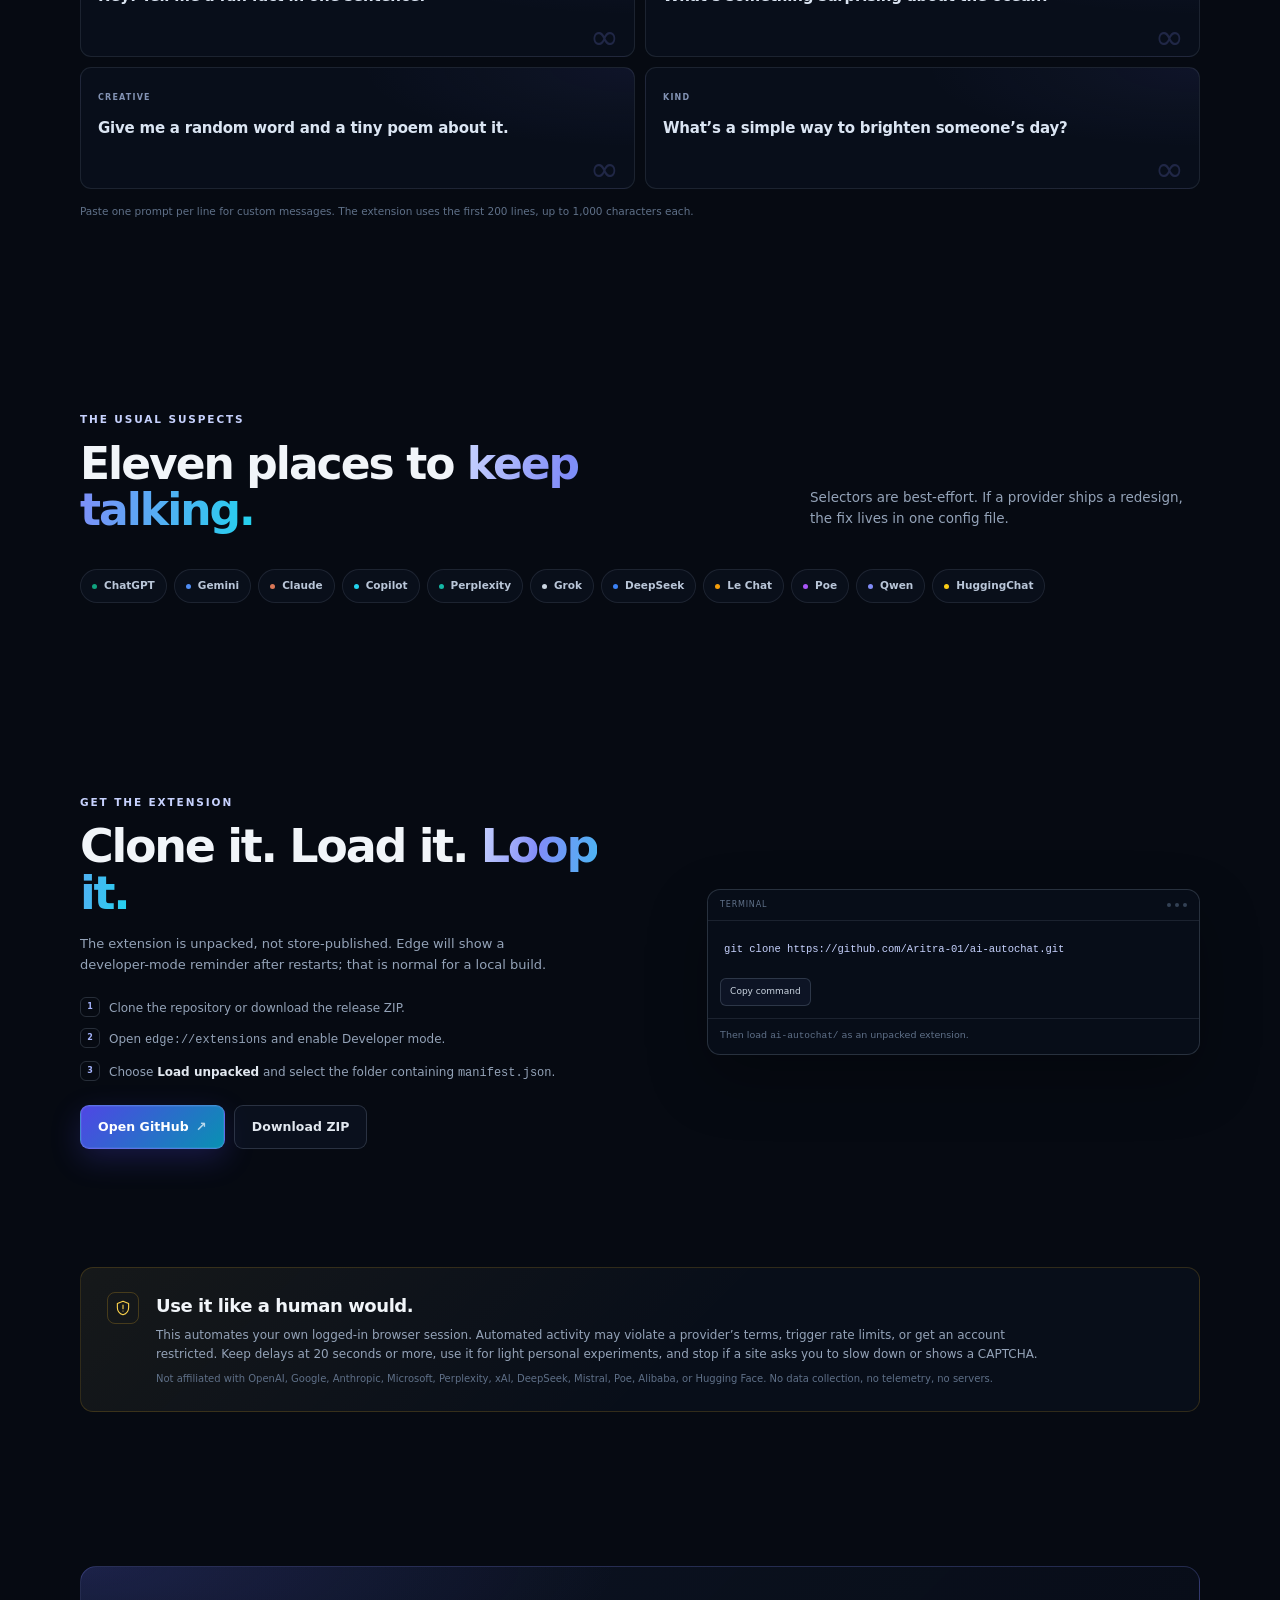
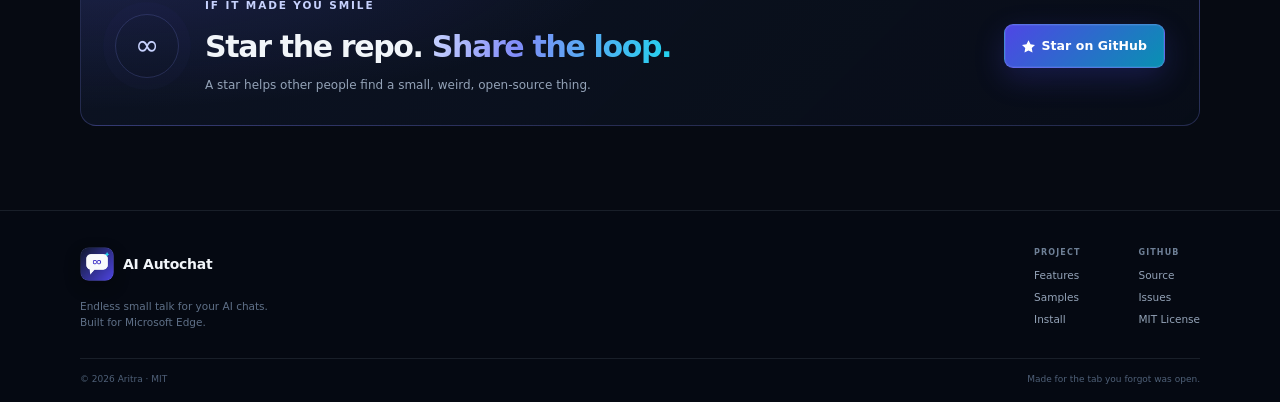
==== commit 7d3ae196: "Bust cached landing styles" ====
--- a/docs/index.html
+++ b/docs/index.html
@@ -40,7 +40,7 @@
       "license": "https://github.com/Aritra-01/ai-autochat/blob/main/LICENSE"
     }
     </script>
-    <link rel="stylesheet" href="styles.css" />
+    <link rel="stylesheet" href="styles.css?v=1.0.0" />
     <noscript><style>.reveal{opacity:1;transform:none}</style></noscript>
   </head>
   <body>
@@ -455,6 +455,6 @@
     </footer>
 
     <div class="toast" id="toast" role="status" aria-live="polite" hidden></div>
-    <script src="landing.js"></script>
+    <script src="landing.js?v=1.0.0"></script>
   </body>
 </html>
--- a/docs/styles.css
+++ b/docs/styles.css
@@ -554,7 +554,7 @@
   min-height: 0;
   flex-direction: column;
   gap: 8px;
-  padding: 14px 15px 8px;
+  padding: 56px 15px 8px;
   overflow: hidden;
 }
 
@@ -1566,6 +1566,7 @@
   .cta-row .button { flex: 1 1 auto; }
 
   .browser-app { height: 240px; }
+  .mini-messages { padding-top: 16px; }
   .live-hud-last { display: none; }
 
   .metric { padding: 13px 10px; gap: 6px; }
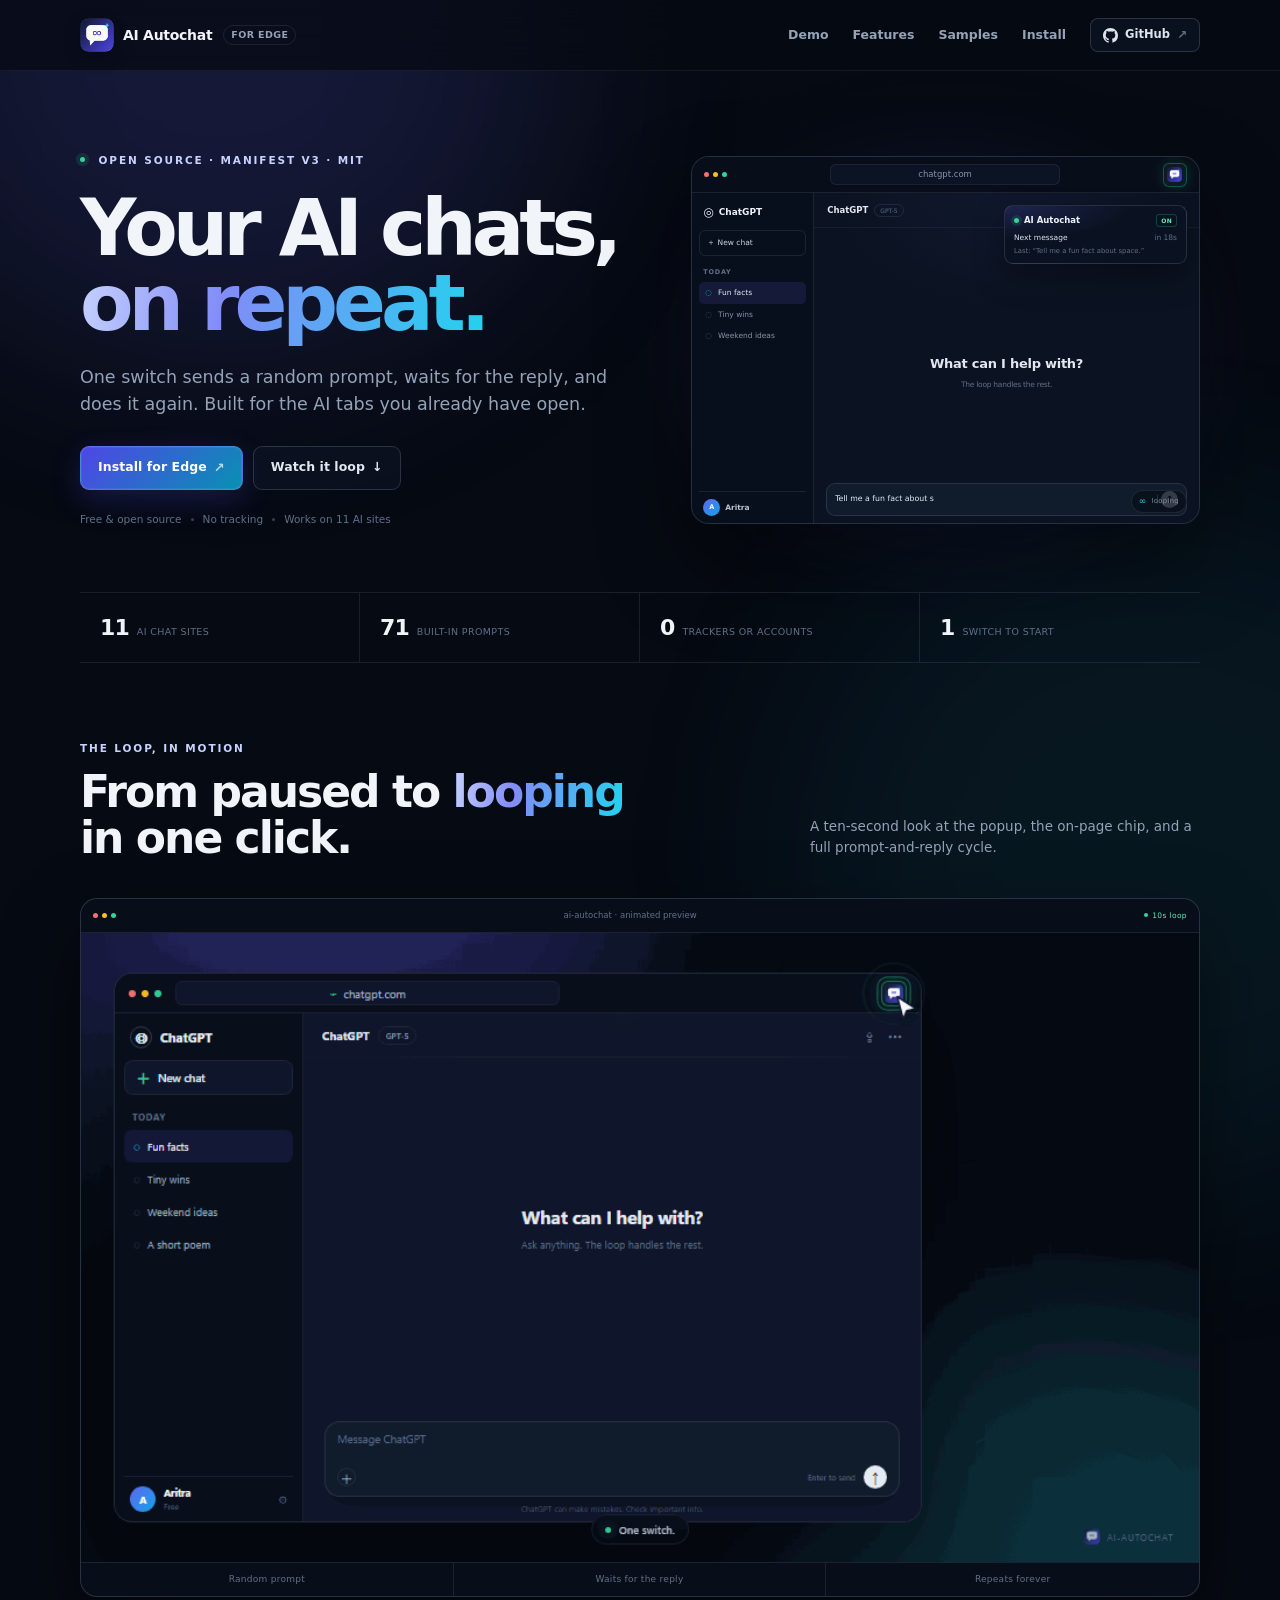
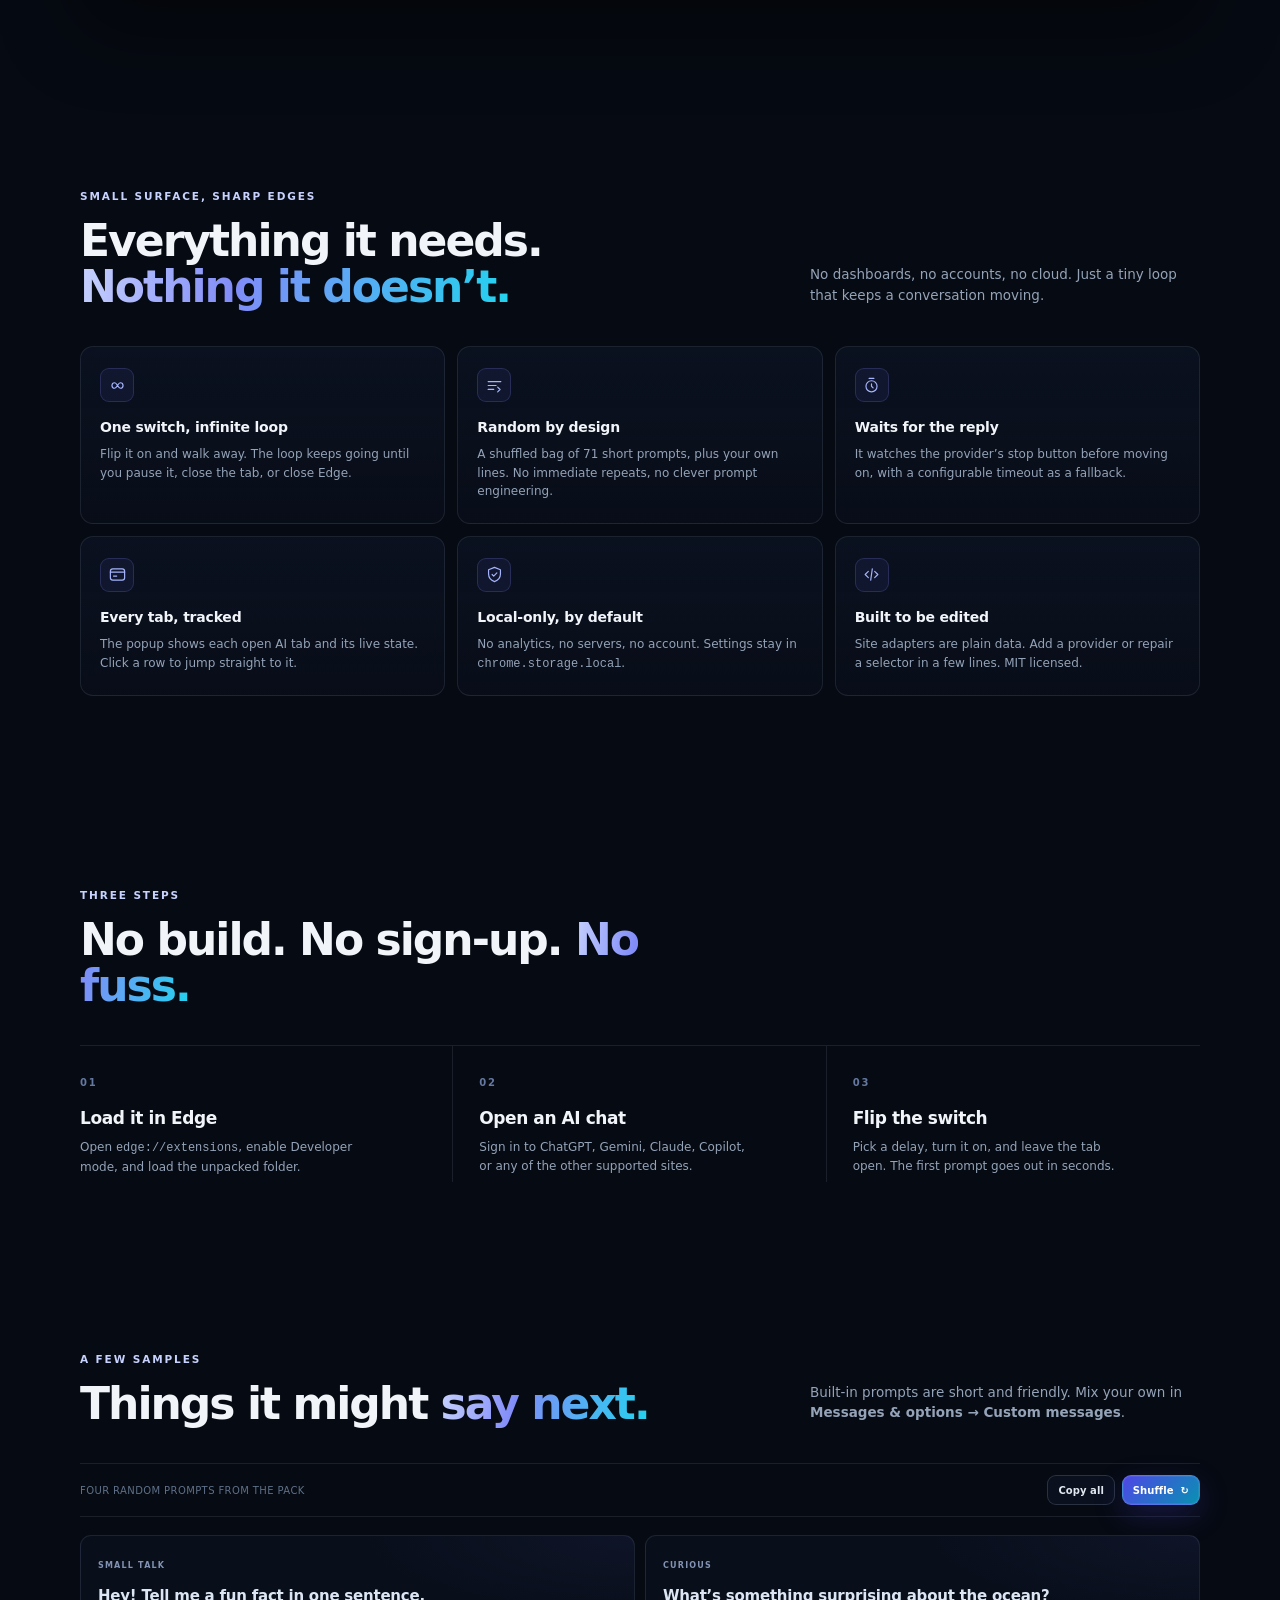
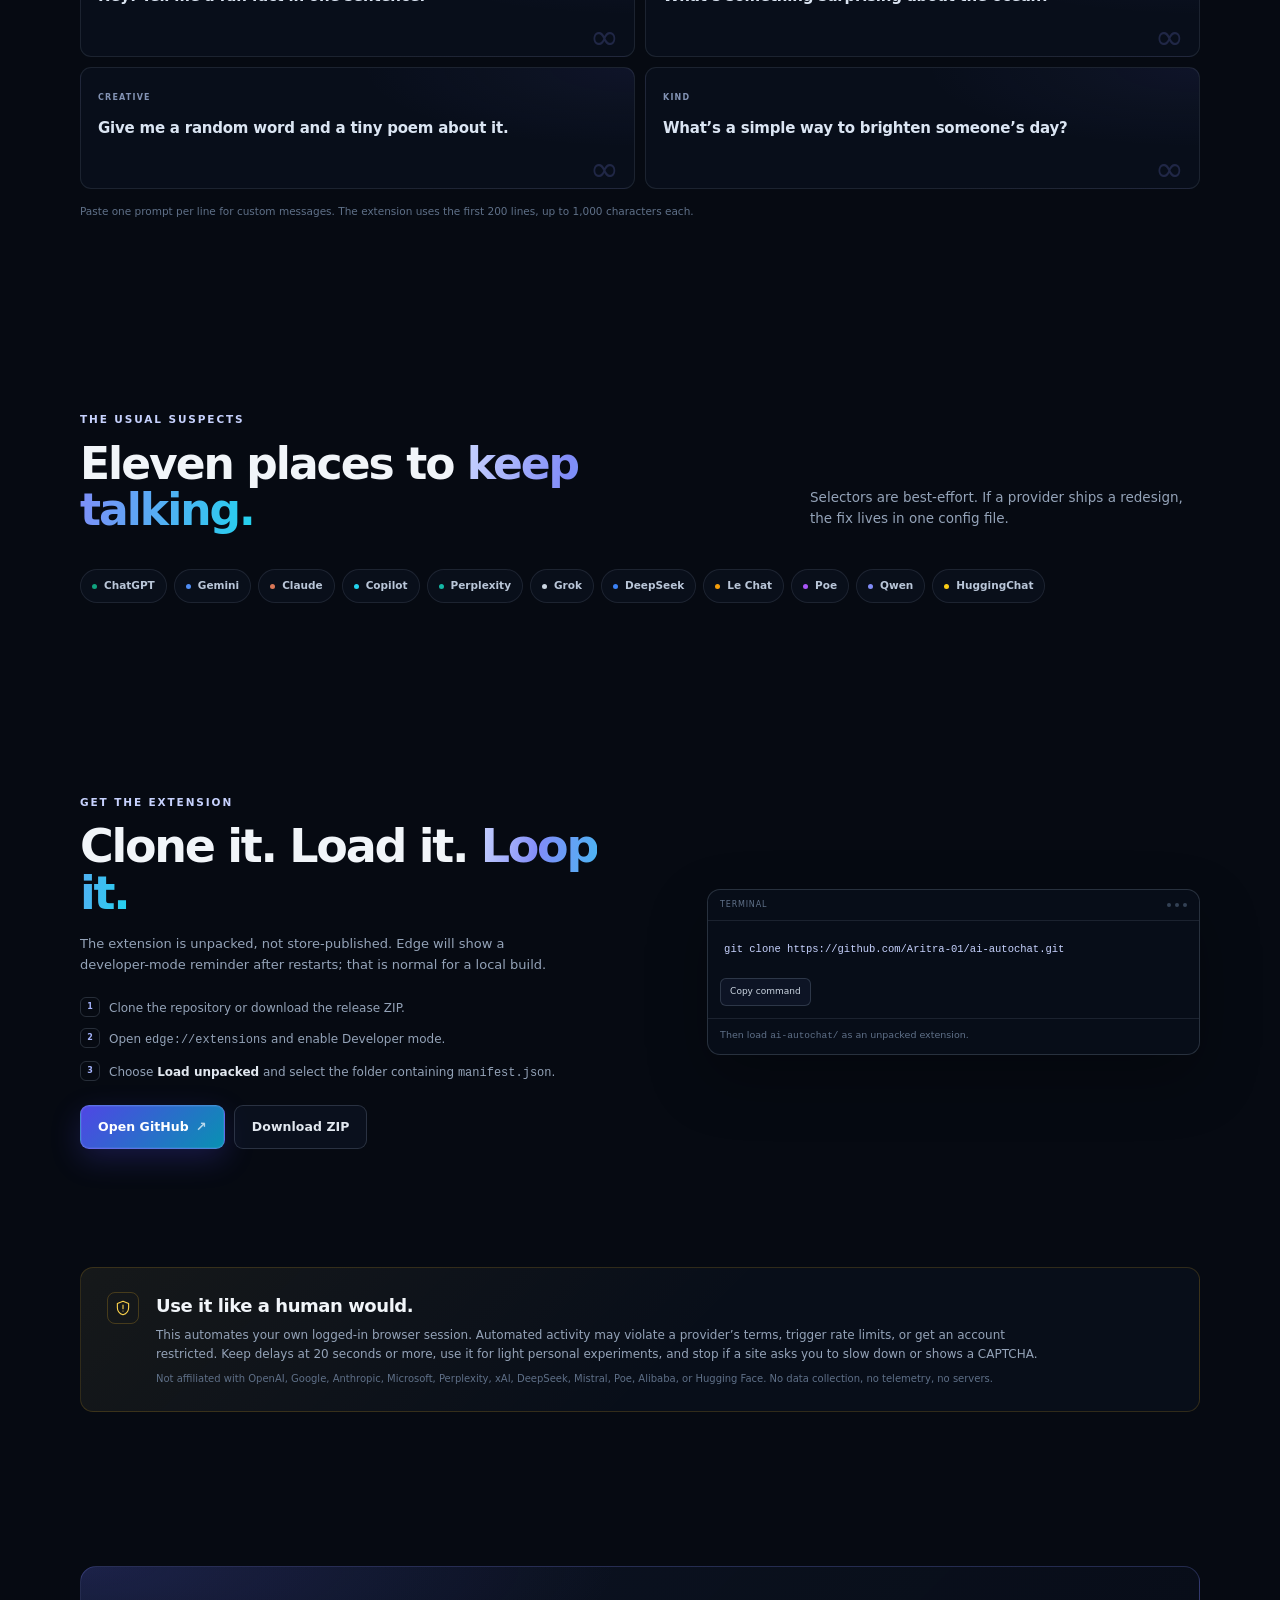
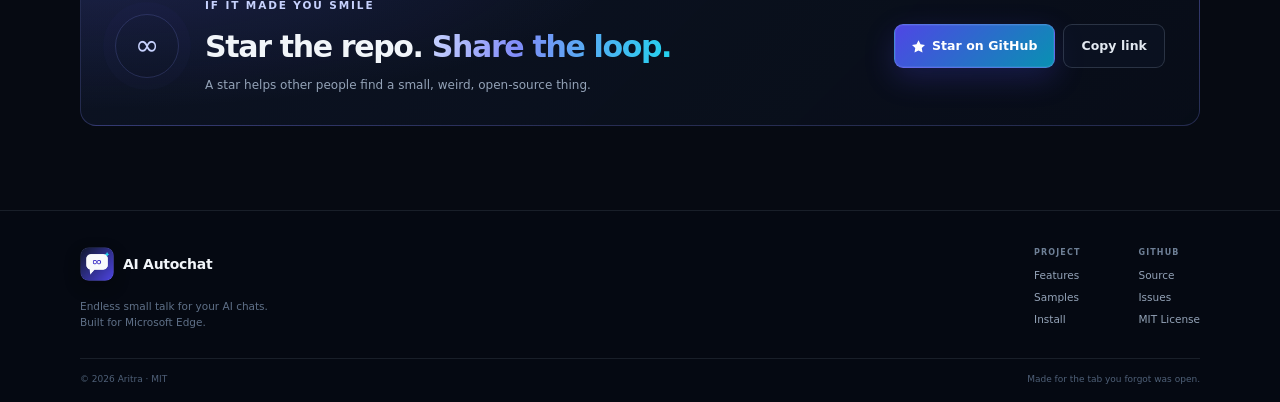
==== commit 7e0e559a: "Add a copy-link share action" ====
--- a/docs/index.html
+++ b/docs/index.html
@@ -40,7 +40,7 @@
       "license": "https://github.com/Aritra-01/ai-autochat/blob/main/LICENSE"
     }
     </script>
-    <link rel="stylesheet" href="styles.css?v=1.0.0" />
+    <link rel="stylesheet" href="styles.css?v=1.0.1" />
     <noscript><style>.reveal{opacity:1;transform:none}</style></noscript>
   </head>
   <body>
@@ -414,10 +414,13 @@
             <h2>Star the repo. <span class="gradient-text">Share the loop.</span></h2>
             <p>A star helps other people find a small, weird, open-source thing.</p>
           </div>
-          <a class="button button-primary" href="https://github.com/Aritra-01/ai-autochat" target="_blank" rel="noreferrer">
-            <svg viewBox="0 0 16 16" aria-hidden="true" class="star-icon"><path fill="currentColor" d="M8 .25l2.47 5.01 5.53.8-4 3.9.94 5.5L8 12.87 3.06 15.46 4 9.96l-4-3.9 5.53-.8L8 .25Z"/></svg>
-            Star on GitHub
-          </a>
+          <div class="star-actions">
+            <a class="button button-primary" href="https://github.com/Aritra-01/ai-autochat" target="_blank" rel="noreferrer">
+              <svg viewBox="0 0 16 16" aria-hidden="true" class="star-icon"><path fill="currentColor" d="M8 .25l2.47 5.01 5.53.8-4 3.9.94 5.5L8 12.87 3.06 15.46 4 9.96l-4-3.9 5.53-.8L8 .25Z"/></svg>
+              Star on GitHub
+            </a>
+            <button class="button button-ghost" id="copyLandingLink" type="button">Copy link</button>
+          </div>
         </div>
       </section>
     </main>
@@ -455,6 +458,6 @@
     </footer>
 
     <div class="toast" id="toast" role="status" aria-live="polite" hidden></div>
-    <script src="landing.js?v=1.0.0"></script>
+    <script src="landing.js?v=1.0.1"></script>
   </body>
 </html>
--- a/docs/styles.css
+++ b/docs/styles.css
@@ -1335,6 +1335,17 @@
   font-size: 12px;
 }
 
+.star-actions {
+  display: flex;
+  flex-wrap: wrap;
+  flex: 0 0 auto;
+  gap: 8px;
+}
+
+.star-actions .button {
+  width: auto;
+}
+
 .star-orbit {
   display: grid;
   place-items: center;
@@ -1551,7 +1562,15 @@
     padding: 25px;
   }
 
-  .star-card .button { width: 100%; }
+  .star-actions {
+    width: 100%;
+  }
+
+  .star-actions .button {
+    flex: 1 1 140px;
+    width: auto;
+  }
+
   .star-orbit { width: 50px; height: 50px; font-size: 23px; }
 }
 
